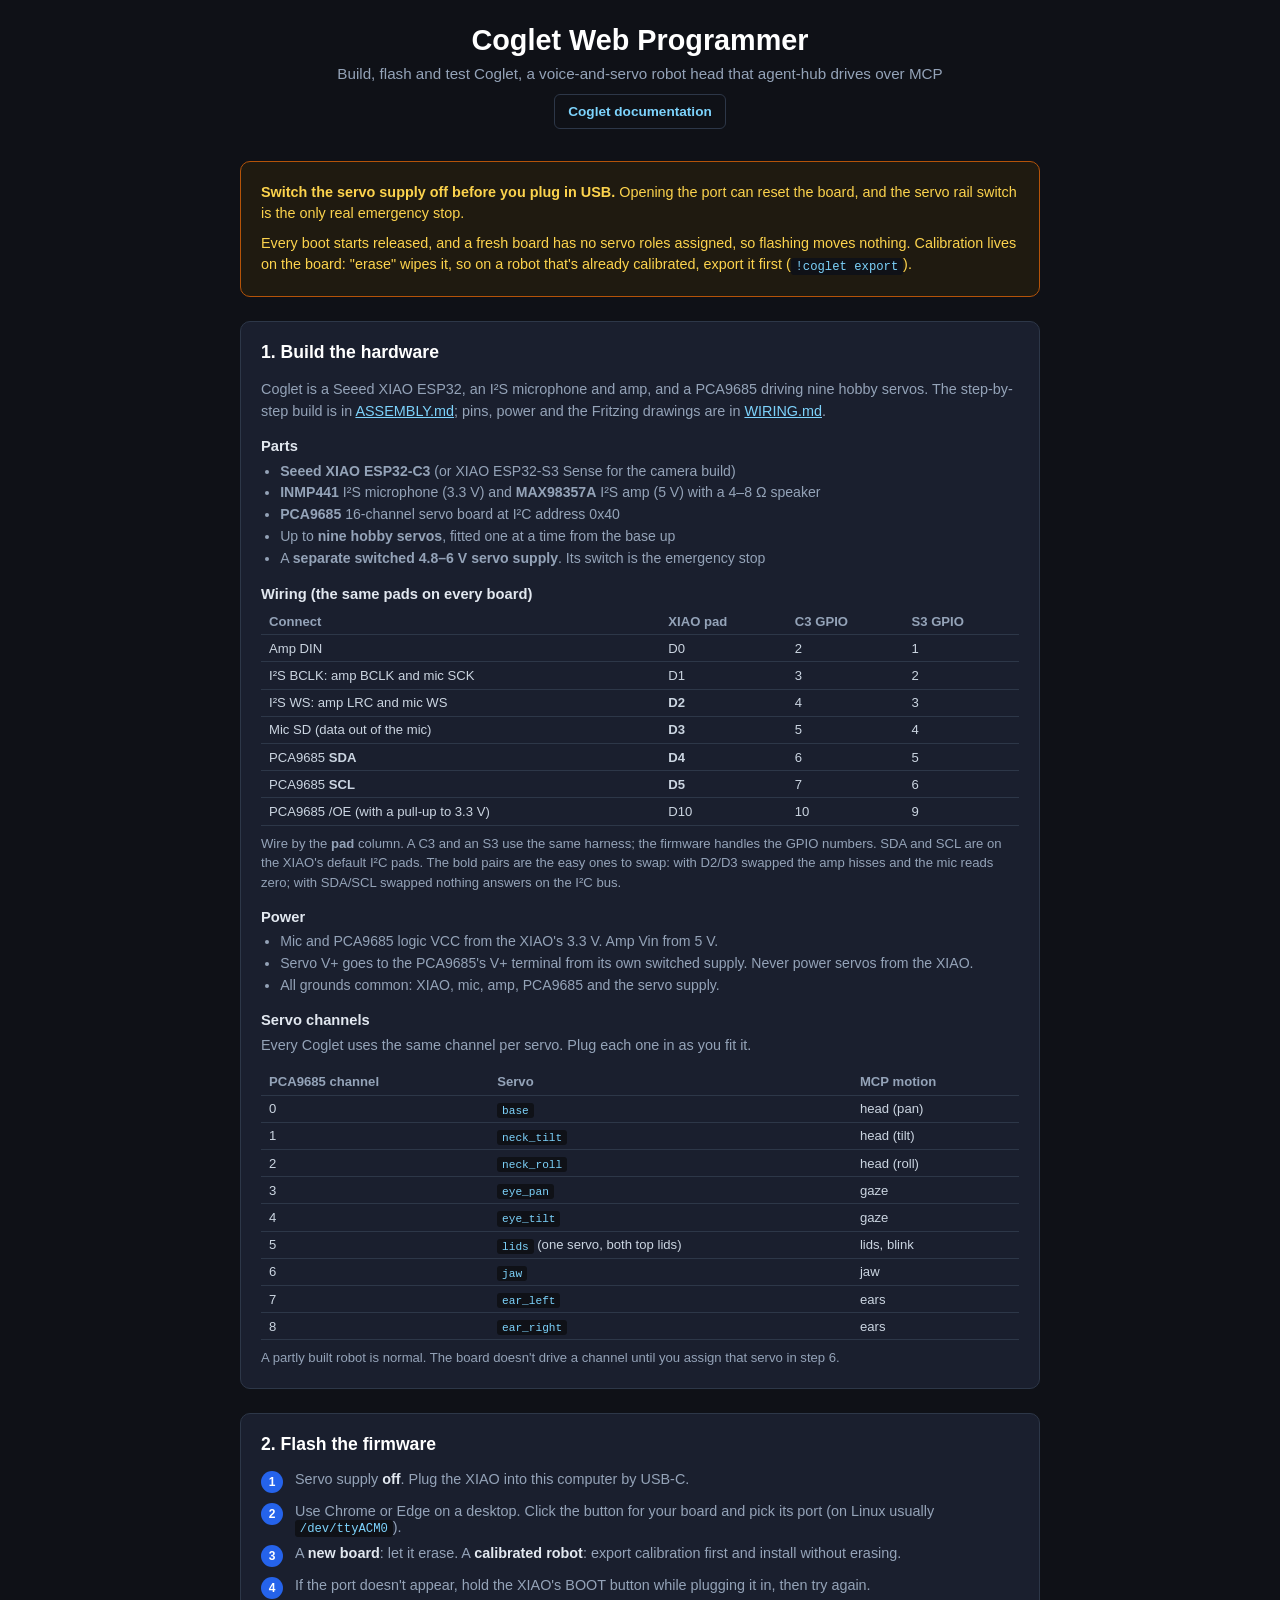
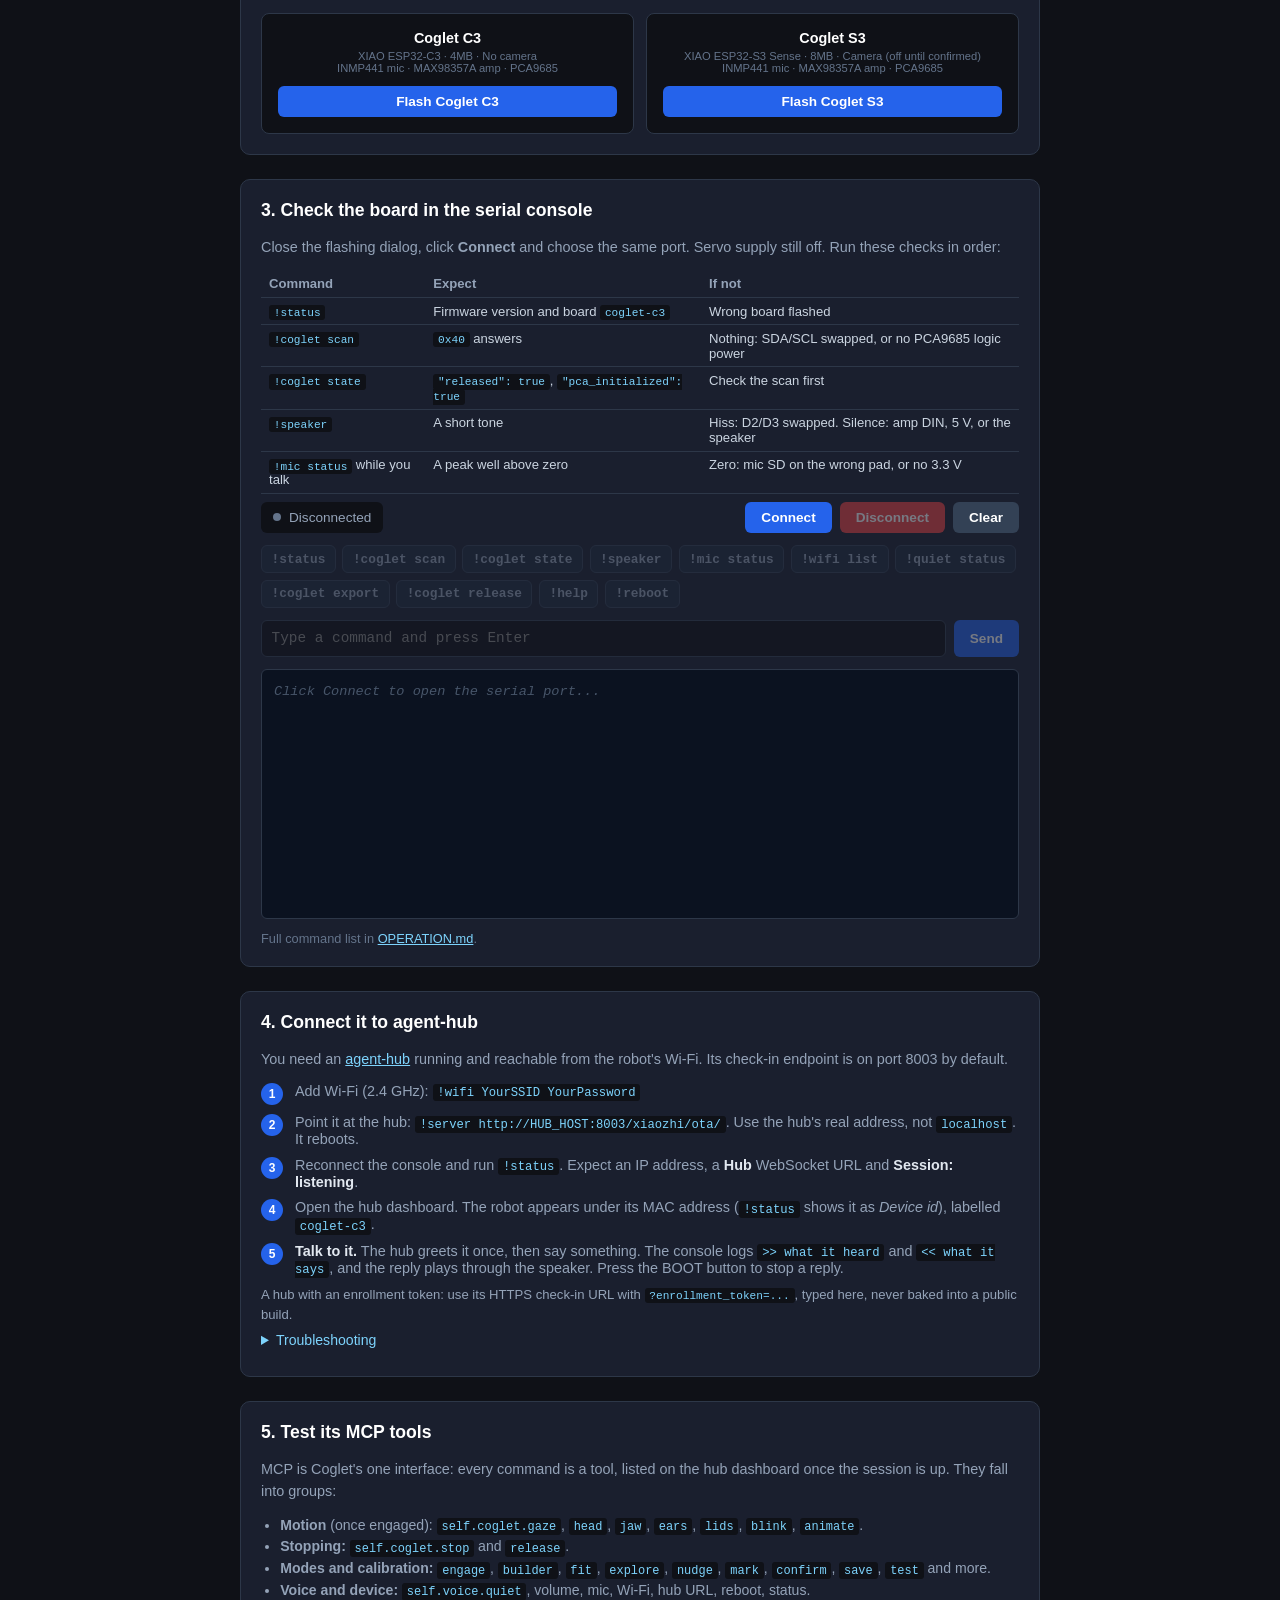
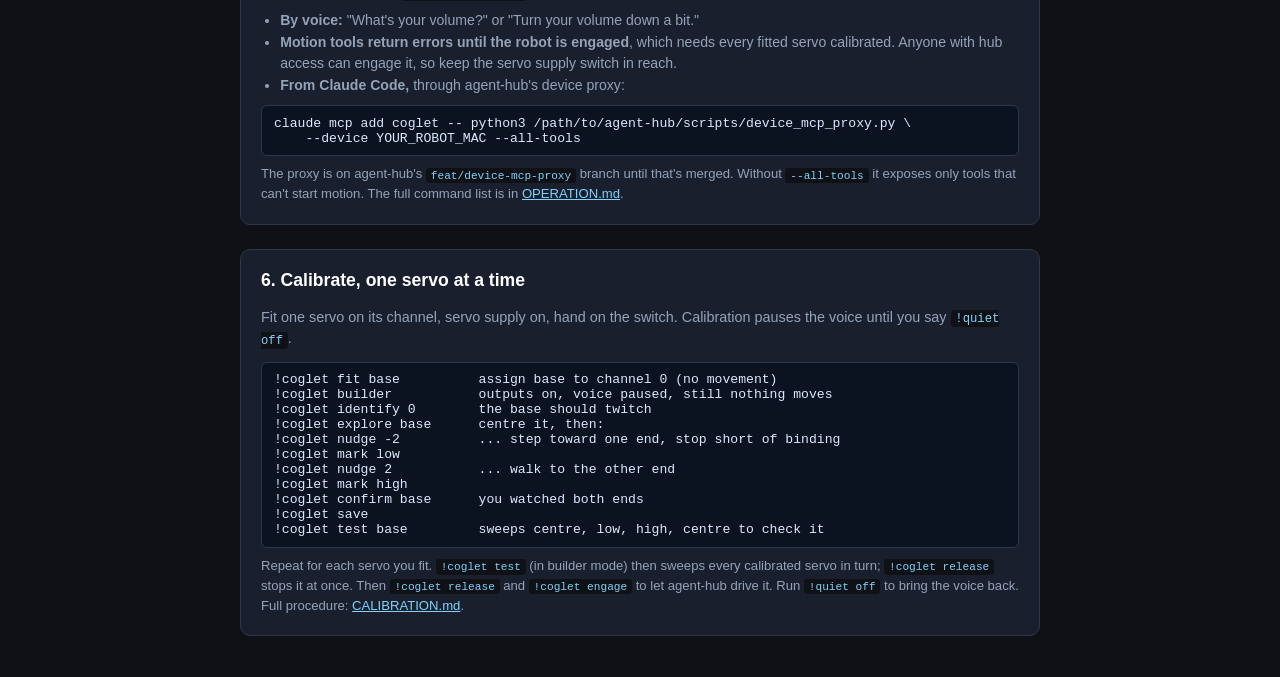
==== web-programmer/index.html @ 47758db5 "MCP as the one interface; all nine servos driven; Web Programmer; assembly guide - Every robot comma" ====
<!DOCTYPE html>
<html lang="en">
<head>
  <meta charset="UTF-8">
  <meta name="viewport" content="width=device-width, initial-scale=1.0">
  <title>Coglet Web Programmer</title>
  <link rel="icon" href="data:,">
  <script type="module" src="vendor/esp-web-tools.js"></script>
  <style>
    *, *::before, *::after { box-sizing: border-box; margin: 0; padding: 0; }

    body {
      font-family: -apple-system, BlinkMacSystemFont, "Segoe UI", Roboto, sans-serif;
      background: #0f1117;
      color: #e2e8f0;
      min-height: 100vh;
      padding: 1.5rem 1rem;
    }

    header {
      max-width: 800px;
      margin: 0 auto 2rem;
      text-align: center;
    }
    header h1 { font-size: 1.8rem; font-weight: 700; color: #fff; margin-bottom: .5rem; }
    header p  { color: #94a3b8; margin-top: .35rem; font-size: 0.95rem; }

    .section {
      max-width: 800px;
      margin: 0 auto 1.5rem;
      background: #1a1f2e;
      border: 1px solid #2d3748;
      border-radius: 10px;
      padding: 1.25rem;
    }

    .section-title {
      font-size: 1.1rem;
      font-weight: 600;
      color: #fff;
      margin-bottom: 1rem;
      display: flex;
      align-items: center;
      gap: 0.5rem;
    }

    /* Flash section */
    .boards {
      display: grid;
      grid-template-columns: repeat(auto-fit, minmax(180px, 1fr));
      gap: 0.75rem;
    }

    .board-card {
      background: #0f1117;
      border: 1px solid #2d3748;
      border-radius: 8px;
      padding: 1rem;
      text-align: center;
    }
    .board-card h3 { font-size: 0.9rem; color: #fff; margin-bottom: 0.25rem; }
    .board-card .specs { font-size: .7rem; color: #64748b; margin-bottom: 0.75rem; }
    .board-card .wiring-guide {
      display: block;
      margin-top: .6rem;
      font-size: .72rem;
      color: #7dd3fc;
      text-decoration: none;
    }
    .board-card .wiring-guide:hover { color: #bfdbfe; text-decoration: underline; }

    .flash-btn {
      width: 100%;
      padding: .5rem;
      background: #2563eb;
      color: #fff;
      border: none;
      border-radius: 6px;
      font-size: .85rem;
      font-weight: 600;
      cursor: pointer;
    }
    .flash-btn:hover { background: #1d4ed8; }

    /* Serial Console */
    .console-toolbar {
      display: flex;
      gap: 0.5rem;
      margin-bottom: 0.75rem;
      flex-wrap: wrap;
    }

    .status-box {
      display: flex;
      align-items: center;
      gap: 0.5rem;
      padding: 0.4rem 0.75rem;
      background: #0f1117;
      border-radius: 6px;
      font-size: 0.85rem;
      margin-right: auto;
    }

    .status-indicator {
      width: 8px;
      height: 8px;
      border-radius: 50%;
      background: #64748b;
    }
    .status-indicator.connecting { background: #f59e0b; }
    .status-indicator.connected { background: #22c55e; }
    .status-indicator.error { background: #ef4444; }

    .status-text { color: #94a3b8; }
    .status-text.connecting { color: #f59e0b; }
    .status-text.connected { color: #22c55e; }
    .status-text.error { color: #ef4444; }

    button {
      padding: 0.5rem 1rem;
      border: none;
      border-radius: 6px;
      font-size: 0.85rem;
      font-weight: 600;
      cursor: pointer;
      transition: opacity 0.2s;
    }
    button:hover:not(:disabled) { opacity: 0.9; }
    button:disabled {
      opacity: 0.4;
      cursor: not-allowed;
    }

    .btn-primary { background: #2563eb; color: #fff; }
    .btn-danger { background: #ef4444; color: #fff; }
    .btn-secondary { background: #334155; color: #fff; }

    .quick-btns {
      display: flex;
      gap: 0.4rem;
      margin-bottom: 0.75rem;
    }
    .quick-btn {
      padding: 0.35rem 0.6rem;
      background: #1e293b;
      border: 1px solid #334155;
      color: #94a3b8;
      font-family: monospace;
      font-size: 0.8rem;
    }
    .quick-btn:hover:not(:disabled) {
      background: #334155;
      color: #fff;
    }

    .input-row {
      display: flex;
      gap: 0.5rem;
      margin-bottom: 0.75rem;
    }
    #serial-input {
      flex: 1;
      padding: 0.6rem;
      background: #0f1117;
      border: 1px solid #2d3748;
      border-radius: 6px;
      color: #e2e8f0;
      font-family: monospace;
      font-size: 0.9rem;
    }
    #serial-input:focus { outline: none; border-color: #3b82f6; }
    #serial-input:disabled { opacity: 0.5; }

    #serial-output {
      min-height: 250px;
      max-height: 350px;
      overflow: auto;
      background: #0b1220;
      border: 1px solid #2d3748;
      border-radius: 6px;
      padding: 0.75rem;
      font-family: monospace;
      font-size: 0.85rem;
      line-height: 1.4;
      white-space: pre-wrap;
      color: #dbeafe;
    }

    .placeholder { color: #475569; font-style: italic; }
    .cmd-sent { color: #7dd3fc; }
    .cmd-error { color: #f87171; }
    .cmd-system { color: #64748b; }

    .help-text {
      margin-top: 0.75rem;
      font-size: 0.8rem;
      color: #64748b;
    }
    .help-text code {
      background: #0f1117;
      padding: 0.1rem 0.3rem;
      border-radius: 3px;
      color: #7dd3fc;
    }

    .docs-link {
      display: inline-flex;
      align-items: center;
      justify-content: center;
      margin-top: .75rem;
      padding: .55rem .8rem;
      background: #0f1117;
      border: 1px solid #2d3748;
      border-radius: 6px;
      color: #7dd3fc;
      text-decoration: none;
      font-size: .85rem;
      font-weight: 600;
    }
    .docs-link:hover {
      border-color: #3b82f6;
      color: #bfdbfe;
    }

    /* Setup guide */
    .steps {
      display: flex;
      flex-direction: column;
      gap: 0.6rem;
    }
    .step {
      display: flex;
      gap: 0.75rem;
      align-items: flex-start;
      font-size: 0.9rem;
      color: #94a3b8;
    }
    .step-num {
      width: 22px;
      height: 22px;
      background: #2563eb;
      color: #fff;
      border-radius: 50%;
      display: flex;
      align-items: center;
      justify-content: center;
      font-size: 0.75rem;
      font-weight: 600;
      flex-shrink: 0;
    }
    .step strong { color: #e2e8f0; }
    .step code {
      background: #0f1117;
      padding: 0.1rem 0.3rem;
      border-radius: 3px;
      color: #7dd3fc;
      font-size: 0.85em;
    }

    .quick-btns { flex-wrap: wrap; }
    .warning { border-color: #b45309; background: #1f1a10; }
    .warning p { color: #fcd34d; font-size: .9rem; line-height: 1.5; }
    .warning p + p { margin-top: .5rem; }
    .section p.lead { color: #94a3b8; font-size: .9rem; line-height: 1.5; margin-bottom: .75rem; }
    .section a { color: #7dd3fc; }
    .unsupported { color: #f87171; font-size: 0.8rem; margin-top: 0.5rem; }

    /* Walkthrough */
    .section h4 { color: #e2e8f0; font-size: .92rem; margin: 1rem 0 .4rem; }
    .section ul { margin: .25rem 0 .5rem 1.2rem; color: #94a3b8; font-size: .88rem; line-height: 1.55; }
    .section li code, .section p code, td code {
      background: #0f1117; padding: .1rem .3rem; border-radius: 3px; color: #7dd3fc; font-size: .85em;
    }
    .table-wrap { overflow-x: auto; margin: .25rem 0 .5rem; }
    table { width: 100%; border-collapse: collapse; font-size: .82rem; }
    th, td { text-align: left; padding: .35rem .5rem; border-bottom: 1px solid #2d3748; color: #cbd5e1; vertical-align: top; }
    th { color: #94a3b8; font-weight: 600; }
    details { margin: .5rem 0; }
    summary { cursor: pointer; color: #7dd3fc; font-size: .88rem; }
    .check { color: #86efac; }
    .note { font-size: .82rem; color: #94a3b8; margin-top: .5rem; line-height: 1.5; }
    pre.cmds {
      background: #0b1220; border: 1px solid #2d3748; border-radius: 6px; padding: .6rem .75rem;
      font-family: monospace; font-size: .82rem; color: #dbeafe; overflow-x: auto; margin: .35rem 0 .5rem;
    }
  </style>
</head>
<body>

<header>
  <h1>Coglet Web Programmer</h1>
  <p>Build, flash and test Coglet, a voice-and-servo robot head that agent-hub drives over MCP</p>
  <a class="docs-link" href="https://github.com/ricklon/coglet#readme">Coglet documentation</a>
</header>

<div class="section warning">
  <p><strong>Switch the servo supply off before you plug in USB.</strong> Opening the port can
  reset the board, and the servo rail switch is the only real emergency stop.</p>
  <p>Every boot starts released, and a fresh board has no servo roles assigned, so flashing
  moves nothing. Calibration lives on the board: "erase" wipes it, so on a robot that's
  already calibrated, export it first (<code>!coglet export</code>).</p>
</div>

<!-- 1. HARDWARE -->
<div class="section">
  <div class="section-title">1. Build the hardware</div>
  <p class="lead">Coglet is a Seeed XIAO ESP32, an I²S microphone and amp, and a PCA9685 driving nine
  hobby servos. The step-by-step build is in
  <a href="https://github.com/ricklon/coglet/blob/main/docs/ASSEMBLY.md">ASSEMBLY.md</a>; pins, power and the
  Fritzing drawings are in <a href="https://github.com/ricklon/coglet/blob/main/hardware/WIRING.md">WIRING.md</a>.</p>

  <h4>Parts</h4>
  <ul>
    <li><strong>Seeed XIAO ESP32-C3</strong> (or XIAO ESP32-S3 Sense for the camera build)</li>
    <li><strong>INMP441</strong> I²S microphone (3.3 V) and <strong>MAX98357A</strong> I²S amp (5 V) with a 4–8 Ω speaker</li>
    <li><strong>PCA9685</strong> 16-channel servo board at I²C address 0x40</li>
    <li>Up to <strong>nine hobby servos</strong>, fitted one at a time from the base up</li>
    <li>A <strong>separate switched 4.8–6 V servo supply</strong>. Its switch is the emergency stop</li>
  </ul>

  <h4>Wiring (the same pads on every board)</h4>
  <div class="table-wrap"><table>
    <tr><th>Connect</th><th>XIAO pad</th><th>C3 GPIO</th><th>S3 GPIO</th></tr>
    <tr><td>Amp DIN</td><td>D0</td><td>2</td><td>1</td></tr>
    <tr><td>I²S BCLK: amp BCLK and mic SCK</td><td>D1</td><td>3</td><td>2</td></tr>
    <tr><td>I²S WS: amp LRC and mic WS</td><td><strong>D2</strong></td><td>4</td><td>3</td></tr>
    <tr><td>Mic SD (data out of the mic)</td><td><strong>D3</strong></td><td>5</td><td>4</td></tr>
    <tr><td>PCA9685 <strong>SDA</strong></td><td><strong>D4</strong></td><td>6</td><td>5</td></tr>
    <tr><td>PCA9685 <strong>SCL</strong></td><td><strong>D5</strong></td><td>7</td><td>6</td></tr>
    <tr><td>PCA9685 /OE (with a pull-up to 3.3 V)</td><td>D10</td><td>10</td><td>9</td></tr>
  </table></div>
  <p class="note">Wire by the <strong>pad</strong> column. A C3 and an S3 use the same harness; the firmware
  handles the GPIO numbers. SDA and SCL are on the XIAO's default I²C pads. The bold pairs are the easy
  ones to swap: with D2/D3 swapped the amp hisses and the mic reads zero; with SDA/SCL swapped nothing
  answers on the I²C bus.</p>

  <h4>Power</h4>
  <ul>
    <li>Mic and PCA9685 logic VCC from the XIAO's 3.3 V. Amp Vin from 5 V.</li>
    <li>Servo V+ goes to the PCA9685's V+ terminal from its own switched supply. Never power
      servos from the XIAO.</li>
    <li>All grounds common: XIAO, mic, amp, PCA9685 and the servo supply.</li>
  </ul>

  <h4>Servo channels</h4>
  <p class="lead">Every Coglet uses the same channel per servo. Plug each one in as you fit it.</p>
  <div class="table-wrap"><table>
    <tr><th>PCA9685 channel</th><th>Servo</th><th>MCP motion</th></tr>
    <tr><td>0</td><td><code>base</code></td><td>head (pan)</td></tr>
    <tr><td>1</td><td><code>neck_tilt</code></td><td>head (tilt)</td></tr>
    <tr><td>2</td><td><code>neck_roll</code></td><td>head (roll)</td></tr>
    <tr><td>3</td><td><code>eye_pan</code></td><td>gaze</td></tr>
    <tr><td>4</td><td><code>eye_tilt</code></td><td>gaze</td></tr>
    <tr><td>5</td><td><code>lids</code> (one servo, both top lids)</td><td>lids, blink</td></tr>
    <tr><td>6</td><td><code>jaw</code></td><td>jaw</td></tr>
    <tr><td>7</td><td><code>ear_left</code></td><td>ears</td></tr>
    <tr><td>8</td><td><code>ear_right</code></td><td>ears</td></tr>
  </table></div>
  <p class="note">A partly built robot is normal. The board doesn't drive a channel until you
  assign that servo in step 6.</p>
</div>

<!-- 2. FLASH -->
<div class="section">
  <div class="section-title">2. Flash the firmware</div>
  <div class="steps">
    <div class="step"><span class="step-num">1</span><div>Servo supply <strong>off</strong>. Plug the XIAO into this computer by USB-C.</div></div>
    <div class="step"><span class="step-num">2</span><div>Use Chrome or Edge on a desktop. Click the button for your board and pick its port
      (on Linux usually <code>/dev/ttyACM0</code>).</div></div>
    <div class="step"><span class="step-num">3</span><div>A <strong>new board</strong>: let it erase. A <strong>calibrated robot</strong>:
      export calibration first and install without erasing.</div></div>
    <div class="step"><span class="step-num">4</span><div>If the port doesn't appear, hold the XIAO's BOOT button while plugging it in, then try again.</div></div>
  </div>
  <div class="boards" style="margin-top: .9rem">
    <div class="board-card">
      <h3>Coglet C3</h3>
      <div class="specs">XIAO ESP32-C3 · 4MB · No camera<br>INMP441 mic · MAX98357A amp · PCA9685</div>
      <esp-web-install-button manifest="manifest-coglet-c3.json">
        <button slot="activate" class="flash-btn">Flash Coglet C3</button>
        <span slot="unsupported" class="unsupported">This browser has no Web Serial. Use Chrome or Edge.</span>
      </esp-web-install-button>
    </div>
    <div class="board-card">
      <h3>Coglet S3</h3>
      <div class="specs">XIAO ESP32-S3 Sense · 8MB · Camera (off until confirmed)<br>INMP441 mic · MAX98357A amp · PCA9685</div>
      <esp-web-install-button manifest="manifest-coglet.json">
        <button slot="activate" class="flash-btn">Flash Coglet S3</button>
        <span slot="unsupported" class="unsupported">This browser has no Web Serial. Use Chrome or Edge.</span>
      </esp-web-install-button>
    </div>
  </div>
</div>

<!-- 3. CONSOLE + BENCH CHECKS -->
<div class="section">
  <div class="section-title">3. Check the board in the serial console</div>
  <p class="lead">Close the flashing dialog, click <strong>Connect</strong> and choose the same port.
  Servo supply still off. Run these checks in order:</p>
  <div class="table-wrap"><table>
    <tr><th>Command</th><th>Expect</th><th>If not</th></tr>
    <tr><td><code>!status</code></td><td>Firmware version and board <code>coglet-c3</code></td><td>Wrong board flashed</td></tr>
    <tr><td><code>!coglet scan</code></td><td><code>0x40</code> answers</td><td>Nothing: SDA/SCL swapped, or no PCA9685 logic power</td></tr>
    <tr><td><code>!coglet state</code></td><td><code>"released": true</code>, <code>"pca_initialized": true</code></td><td>Check the scan first</td></tr>
    <tr><td><code>!speaker</code></td><td>A short tone</td><td>Hiss: D2/D3 swapped. Silence: amp DIN, 5 V, or the speaker</td></tr>
    <tr><td><code>!mic status</code> while you talk</td><td>A peak well above zero</td><td>Zero: mic SD on the wrong pad, or no 3.3 V</td></tr>
  </table></div>

  <div class="console-toolbar">
    <div class="status-box">
      <span id="status-dot" class="status-indicator"></span>
      <span id="status-text" class="status-text">Disconnected</span>
    </div>
    <button id="btn-connect" class="btn-primary">Connect</button>
    <button id="btn-disconnect" class="btn-danger" disabled>Disconnect</button>
    <button id="btn-clear" class="btn-secondary" disabled>Clear</button>
  </div>

  <div class="quick-btns">
    <button class="quick-btn" data-cmd="!status" disabled>!status</button>
    <button class="quick-btn" data-cmd="!coglet scan" disabled>!coglet scan</button>
    <button class="quick-btn" data-cmd="!coglet state" disabled>!coglet state</button>
    <button class="quick-btn" data-cmd="!speaker" disabled>!speaker</button>
    <button class="quick-btn" data-cmd="!mic status" disabled>!mic status</button>
    <button class="quick-btn" data-cmd="!wifi list" disabled>!wifi list</button>
    <button class="quick-btn" data-cmd="!quiet status" disabled>!quiet status</button>
    <button class="quick-btn" data-cmd="!coglet export" disabled>!coglet export</button>
    <button class="quick-btn" data-cmd="!coglet release" disabled>!coglet release</button>
    <button class="quick-btn" data-cmd="!help" disabled>!help</button>
    <button class="quick-btn" data-cmd="!reboot" disabled>!reboot</button>
  </div>

  <div class="input-row">
    <input id="serial-input" type="text" placeholder="Type a command and press Enter" disabled>
    <button id="btn-send" class="btn-primary" disabled>Send</button>
  </div>

  <pre id="serial-output"><span class="placeholder">Click Connect to open the serial port...</span></pre>

  <div class="help-text">
    Full command list in <a href="https://github.com/ricklon/coglet/blob/main/docs/OPERATION.md">OPERATION.md</a>.
  </div>
</div>

<!-- 4. AGENT-HUB -->
<div class="section">
  <div class="section-title">4. Connect it to agent-hub</div>
  <p class="lead">You need an <a href="https://github.com/ricklon/agent-hub">agent-hub</a> running and
  reachable from the robot's Wi-Fi. Its check-in endpoint is on port 8003 by default.</p>
  <div class="steps">
    <div class="step"><span class="step-num">1</span><div>Add Wi-Fi (2.4 GHz): <code>!wifi YourSSID YourPassword</code></div></div>
    <div class="step"><span class="step-num">2</span><div>Point it at the hub: <code>!server http://HUB_HOST:8003/xiaozhi/ota/</code>.
      Use the hub's real address, not <code>localhost</code>. It reboots.</div></div>
    <div class="step"><span class="step-num">3</span><div>Reconnect the console and run <code>!status</code>. Expect an IP address, a
      <strong>Hub</strong> WebSocket URL and <strong>Session: listening</strong>.</div></div>
    <div class="step"><span class="step-num">4</span><div>Open the hub dashboard. The robot appears under its MAC address
      (<code>!status</code> shows it as <em>Device id</em>), labelled <code>coglet-c3</code>.</div></div>
    <div class="step"><span class="step-num">5</span><div><strong>Talk to it.</strong> The hub greets it once, then say something.
      The console logs <code>&gt;&gt; what it heard</code> and <code>&lt;&lt; what it says</code>, and the reply plays
      through the speaker. Press the BOOT button to stop a reply.</div></div>
  </div>
  <p class="note">A hub with an enrollment token: use its HTTPS check-in URL with
  <code>?enrollment_token=...</code>, typed here, never baked into a public build.</p>

  <details>
    <summary>Troubleshooting</summary>
    <div class="table-wrap"><table>
      <tr><th>Symptom</th><th>Check</th></tr>
      <tr><td>No IP in <code>!status</code></td><td><code>!wifi list</code>; 2.4 GHz network; password. Re-add with <code>!wifi</code></td></tr>
      <tr><td>"Check-in ... failed: HTTP -1"</td><td>Hub address or port wrong, or a firewall. From a computer on the same Wi-Fi: <code>curl http://HUB_HOST:8003/xiaozhi/ota/</code></td></tr>
      <tr><td>HTTP 401 at check-in</td><td>The hub wants an enrollment token in the URL</td></tr>
      <tr><td>Session stuck on <em>connecting</em></td><td>The hub's WebSocket URL (shown by <code>!status</code>) must be reachable from the robot</td></tr>
      <tr><td>It hears nothing</td><td><code>!mic status</code> while talking; <code>!quiet status</code> must be off</td></tr>
      <tr><td>No sound from replies</td><td><code>!speaker</code>, then <code>!speaker vol 70</code></td></tr>
    </table></div>
  </details>
</div>

<!-- 5. TOOLS -->
<div class="section">
  <div class="section-title">5. Test its MCP tools</div>
  <p class="lead">MCP is Coglet's one interface: every command is a tool, listed on the hub dashboard once the
  session is up. They fall into groups:</p>
  <ul>
    <li><strong>Motion</strong> (once engaged): <code>self.coglet.gaze</code>, <code>head</code>, <code>jaw</code>,
      <code>ears</code>, <code>lids</code>, <code>blink</code>, <code>animate</code>.</li>
    <li><strong>Stopping:</strong> <code>self.coglet.stop</code> and <code>release</code>.</li>
    <li><strong>Modes and calibration:</strong> <code>engage</code>, <code>builder</code>, <code>fit</code>,
      <code>explore</code>, <code>nudge</code>, <code>mark</code>, <code>confirm</code>, <code>save</code>,
      <code>test</code> and more.</li>
    <li><strong>Voice and device:</strong> <code>self.voice.quiet</code>, volume, mic, Wi-Fi, hub URL, reboot,
      status.</li>
  </ul>
  <ul>
    <li><strong>By voice:</strong> "What's your volume?" or "Turn your volume down a bit."</li>
    <li><strong>Motion tools return errors until the robot is engaged</strong>, which needs every fitted servo
      calibrated. Anyone with hub access can engage it, so keep the servo supply switch in reach.</li>
    <li><strong>From Claude Code,</strong> through agent-hub's device proxy:</li>
  </ul>
  <pre class="cmds">claude mcp add coglet -- python3 /path/to/agent-hub/scripts/device_mcp_proxy.py \
    --device YOUR_ROBOT_MAC --all-tools</pre>
  <p class="note">The proxy is on agent-hub's <code>feat/device-mcp-proxy</code> branch until that's merged.
  Without <code>--all-tools</code> it exposes only tools that can't start motion. The full command list is in
  <a href="https://github.com/ricklon/coglet/blob/main/docs/OPERATION.md#robot-commands">OPERATION.md</a>.</p>
</div>

<!-- 6. CALIBRATE -->
<div class="section">
  <div class="section-title">6. Calibrate, one servo at a time</div>
  <p class="lead">Fit one servo on its channel, servo supply on, hand on the switch. Calibration pauses the
  voice until you say <code>!quiet off</code>.</p>
  <pre class="cmds">!coglet fit base          assign base to channel 0 (no movement)
!coglet builder           outputs on, voice paused, still nothing moves
!coglet identify 0        the base should twitch
!coglet explore base      centre it, then:
!coglet nudge -2          ... step toward one end, stop short of binding
!coglet mark low
!coglet nudge 2           ... walk to the other end
!coglet mark high
!coglet confirm base      you watched both ends
!coglet save
!coglet test base         sweeps centre, low, high, centre to check it</pre>
  <p class="note">Repeat for each servo you fit. <code>!coglet test</code> (in builder mode) then sweeps every
  calibrated servo in turn; <code>!coglet release</code> stops it at once. Then <code>!coglet release</code> and
  <code>!coglet engage</code> to let agent-hub drive it. Run <code>!quiet off</code> to bring the voice back.
  Full procedure: <a href="https://github.com/ricklon/coglet/blob/main/docs/CALIBRATION.md">CALIBRATION.md</a>.</p>
</div>

<script src="serial-console.js"></script>

</body>
</html>
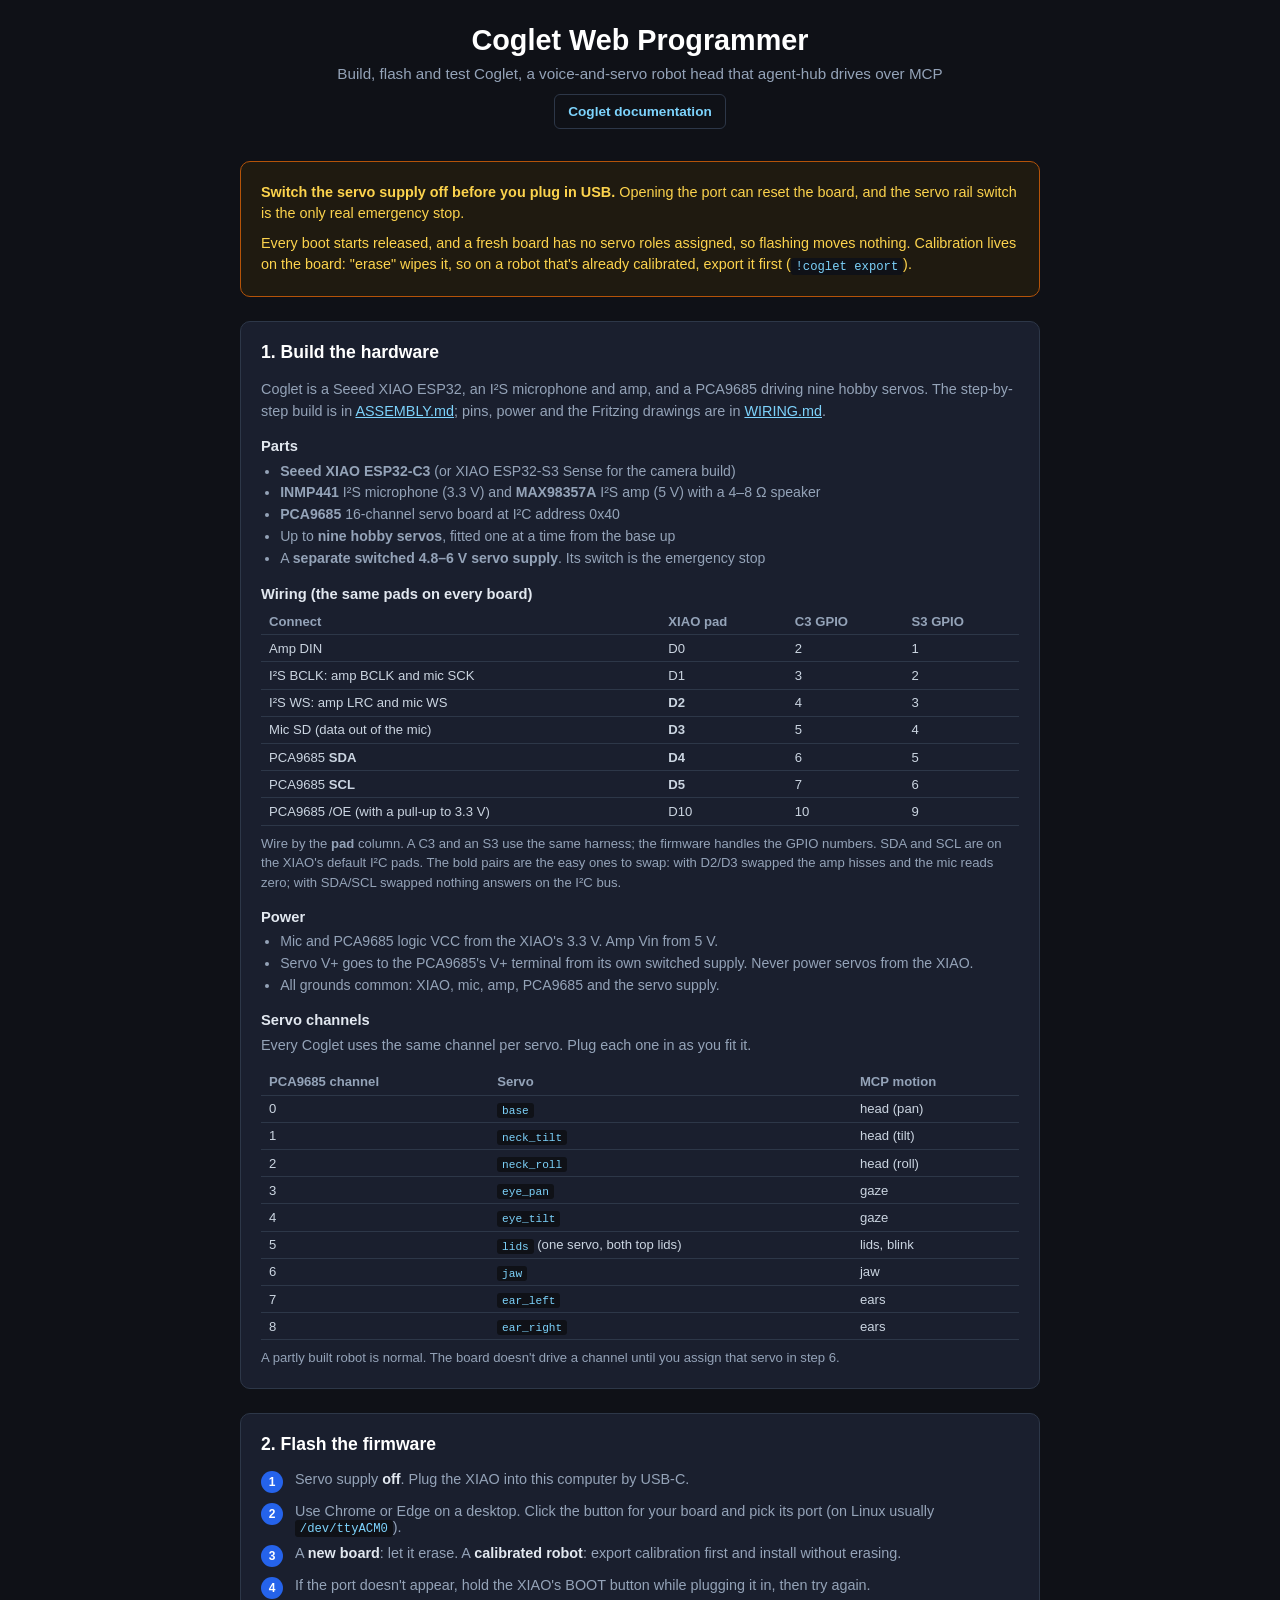
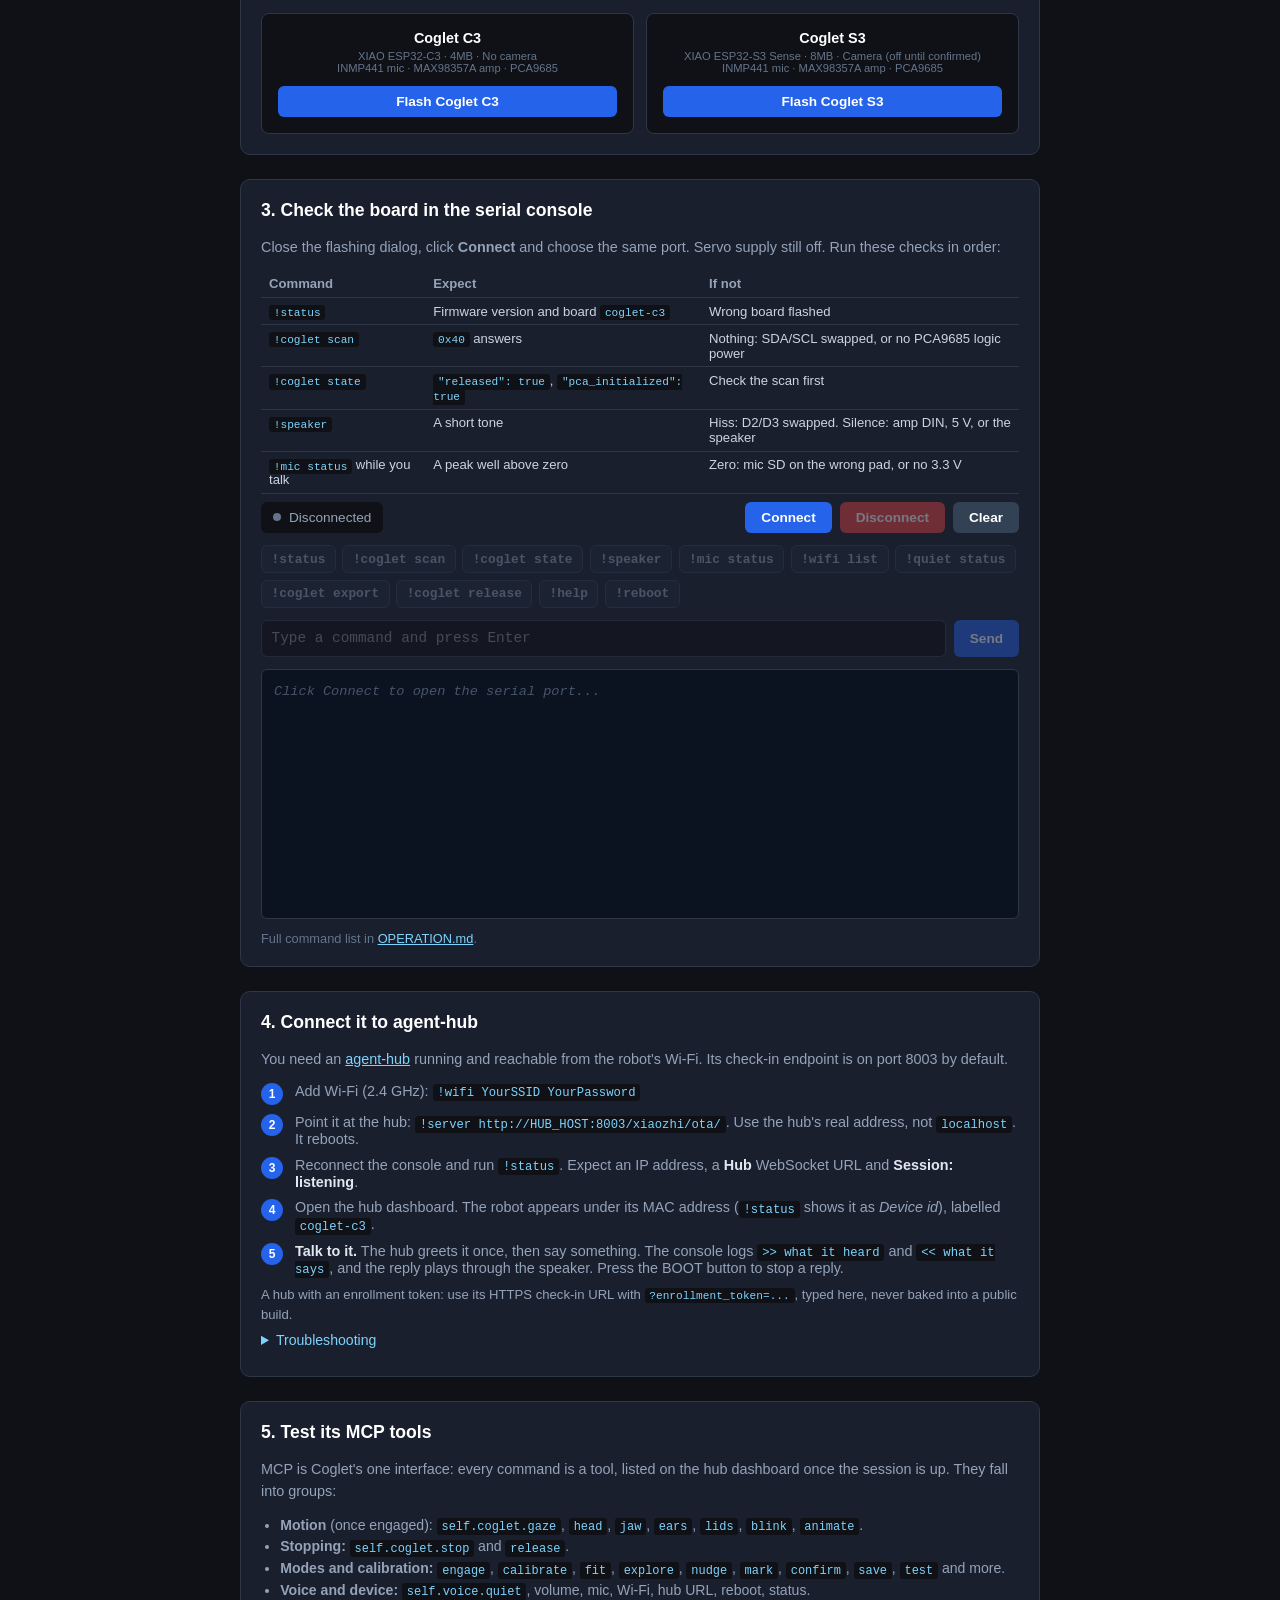
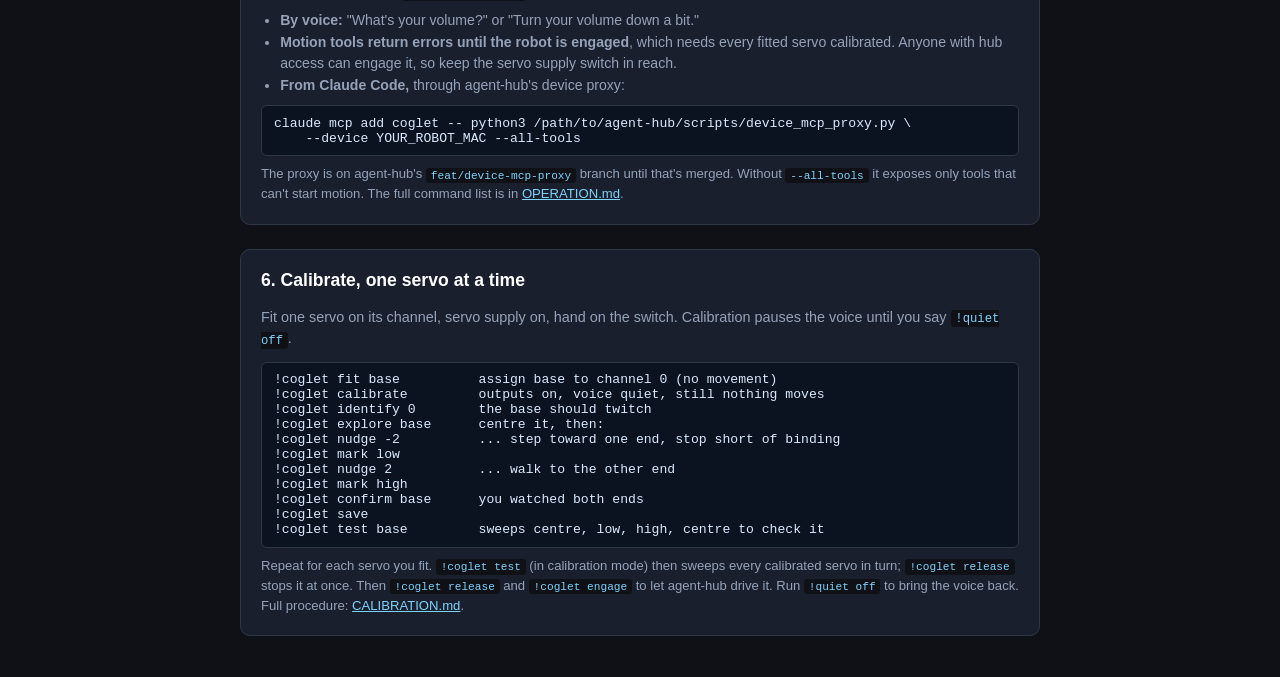
==== commit 1427c33c: "Builder mode is calibration mode, and it keeps the MCP session The mode that turns servo outputs on " ====
--- a/web-programmer/index.html
+++ b/web-programmer/index.html
@@ -484,7 +484,7 @@
     <li><strong>Motion</strong> (once engaged): <code>self.coglet.gaze</code>, <code>head</code>, <code>jaw</code>,
       <code>ears</code>, <code>lids</code>, <code>blink</code>, <code>animate</code>.</li>
     <li><strong>Stopping:</strong> <code>self.coglet.stop</code> and <code>release</code>.</li>
-    <li><strong>Modes and calibration:</strong> <code>engage</code>, <code>builder</code>, <code>fit</code>,
+    <li><strong>Modes and calibration:</strong> <code>engage</code>, <code>calibrate</code>, <code>fit</code>,
       <code>explore</code>, <code>nudge</code>, <code>mark</code>, <code>confirm</code>, <code>save</code>,
       <code>test</code> and more.</li>
     <li><strong>Voice and device:</strong> <code>self.voice.quiet</code>, volume, mic, Wi-Fi, hub URL, reboot,
@@ -509,7 +509,7 @@
   <p class="lead">Fit one servo on its channel, servo supply on, hand on the switch. Calibration pauses the
   voice until you say <code>!quiet off</code>.</p>
   <pre class="cmds">!coglet fit base          assign base to channel 0 (no movement)
-!coglet builder           outputs on, voice paused, still nothing moves
+!coglet calibrate         outputs on, voice quiet, still nothing moves
 !coglet identify 0        the base should twitch
 !coglet explore base      centre it, then:
 !coglet nudge -2          ... step toward one end, stop short of binding
@@ -519,7 +519,7 @@
 !coglet confirm base      you watched both ends
 !coglet save
 !coglet test base         sweeps centre, low, high, centre to check it</pre>
-  <p class="note">Repeat for each servo you fit. <code>!coglet test</code> (in builder mode) then sweeps every
+  <p class="note">Repeat for each servo you fit. <code>!coglet test</code> (in calibration mode) then sweeps every
   calibrated servo in turn; <code>!coglet release</code> stops it at once. Then <code>!coglet release</code> and
   <code>!coglet engage</code> to let agent-hub drive it. Run <code>!quiet off</code> to bring the voice back.
   Full procedure: <a href="https://github.com/ricklon/coglet/blob/main/docs/CALIBRATION.md">CALIBRATION.md</a>.</p>
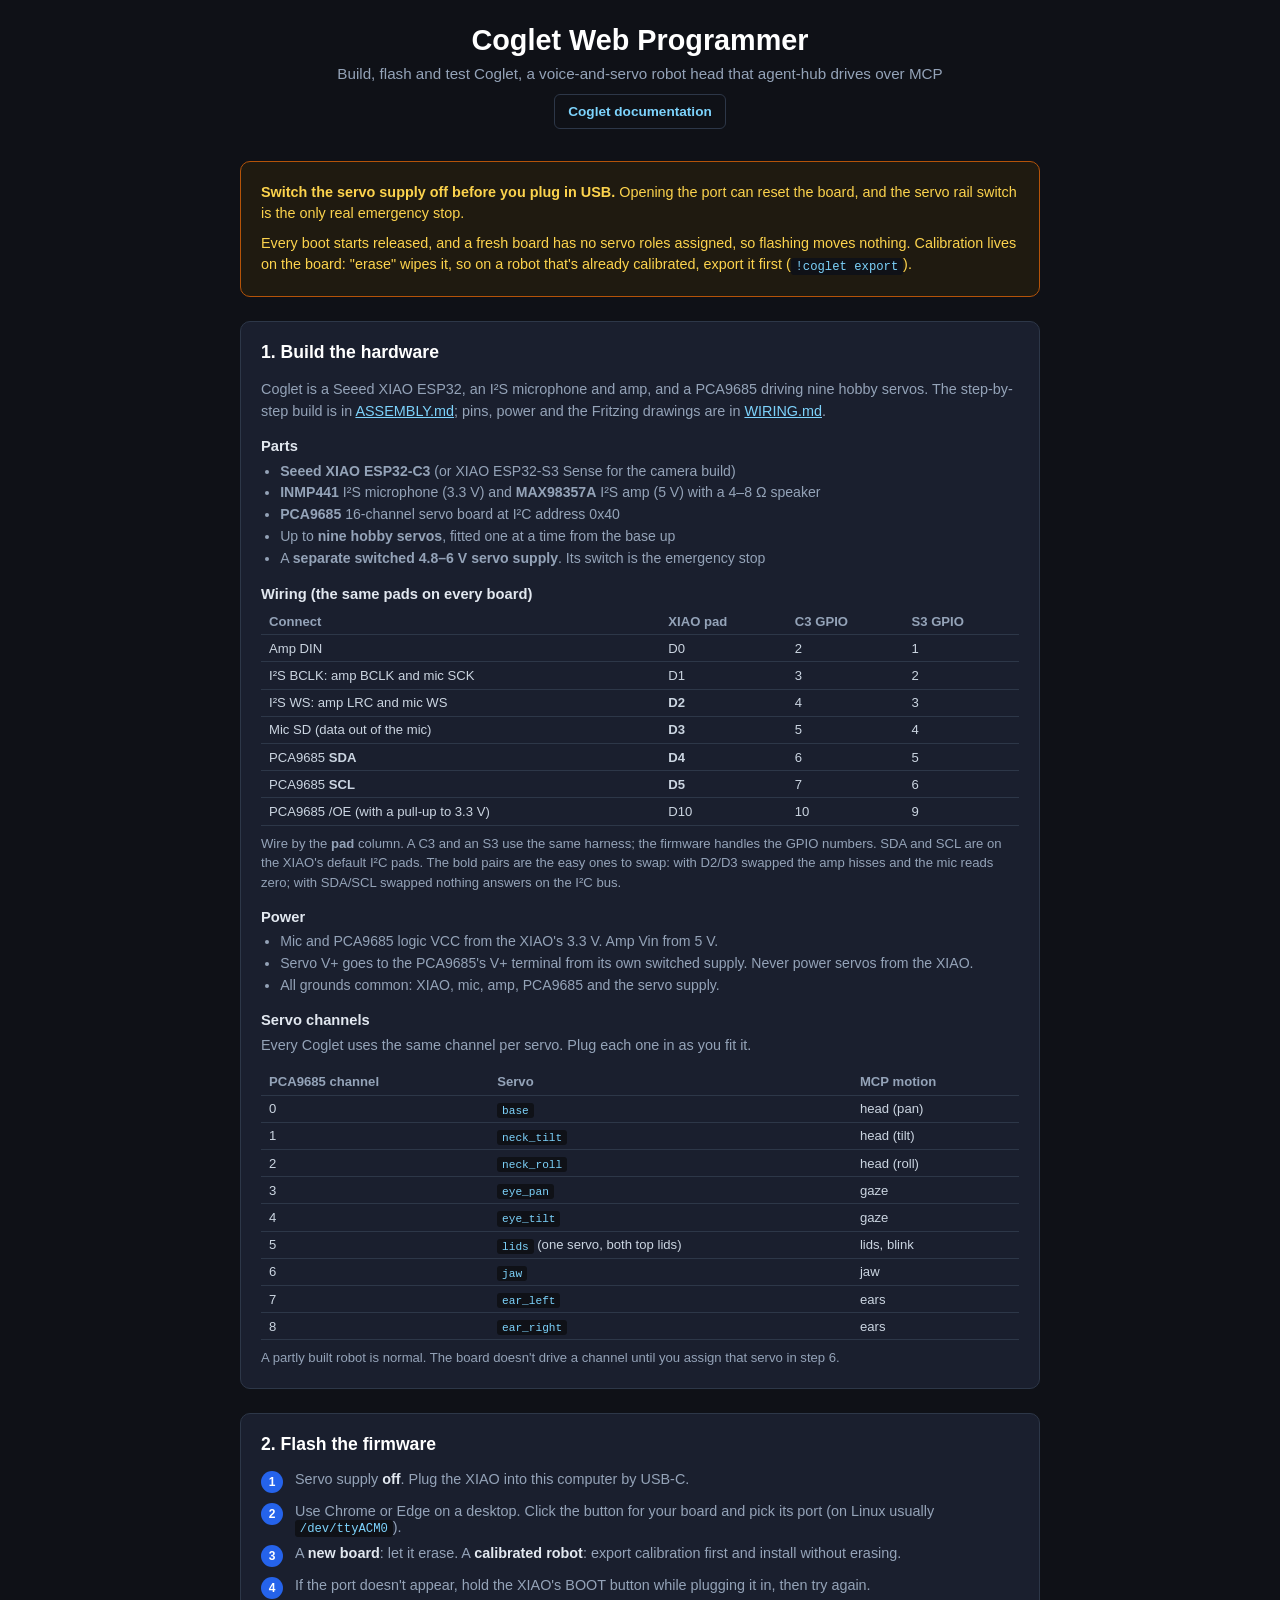
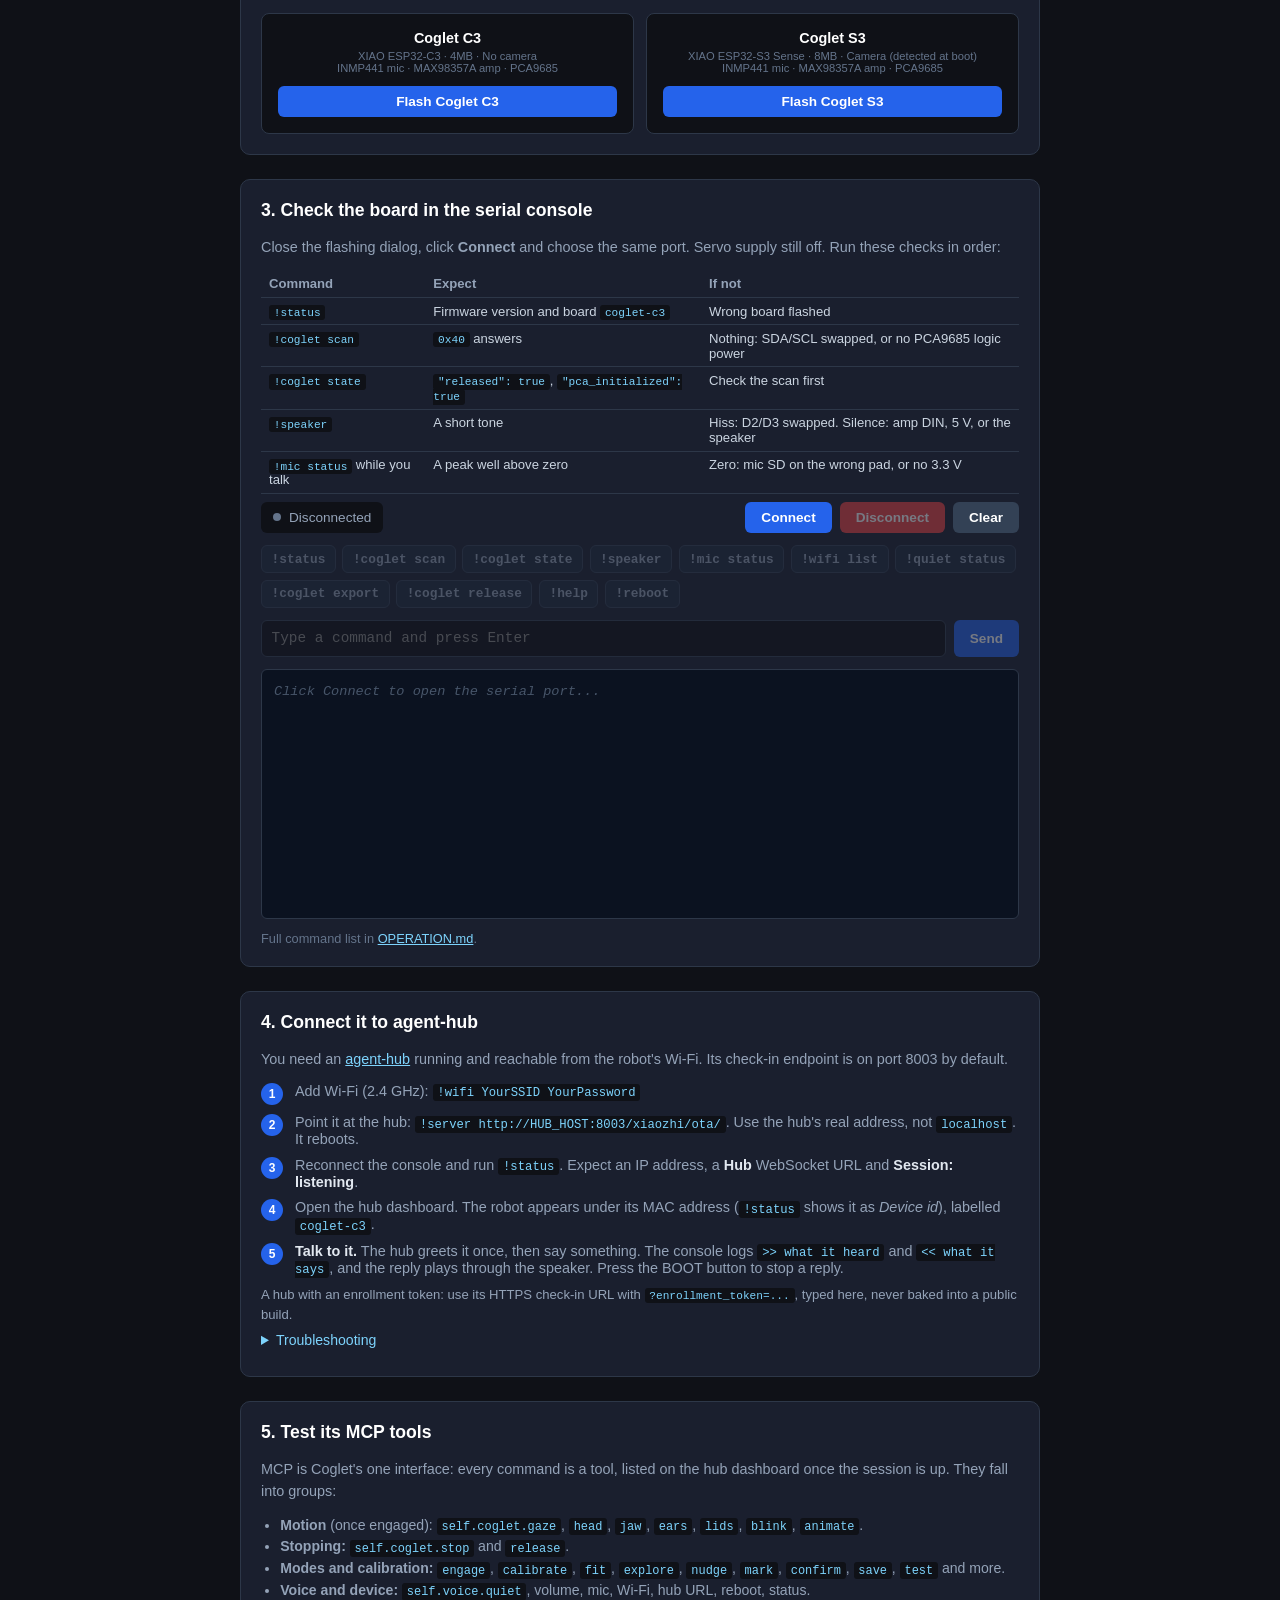
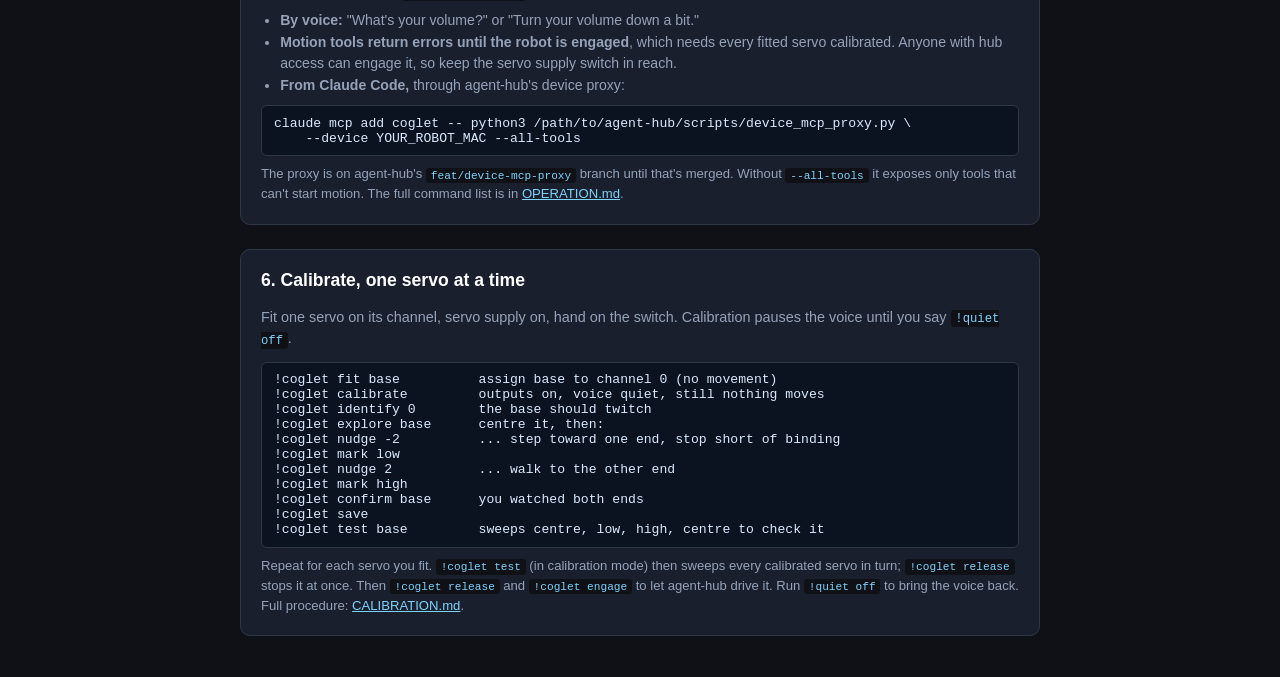
==== commit 046453bf: "S3: camera detected at boot, wake word with the session open, full MCP tools Fork bump (4e05235):  -" ====
--- a/web-programmer/index.html
+++ b/web-programmer/index.html
@@ -382,7 +382,7 @@
     </div>
     <div class="board-card">
       <h3>Coglet S3</h3>
-      <div class="specs">XIAO ESP32-S3 Sense · 8MB · Camera (off until confirmed)<br>INMP441 mic · MAX98357A amp · PCA9685</div>
+      <div class="specs">XIAO ESP32-S3 Sense · 8MB · Camera (detected at boot)<br>INMP441 mic · MAX98357A amp · PCA9685</div>
       <esp-web-install-button manifest="manifest-coglet.json">
         <button slot="activate" class="flash-btn">Flash Coglet S3</button>
         <span slot="unsupported" class="unsupported">This browser has no Web Serial. Use Chrome or Edge.</span>
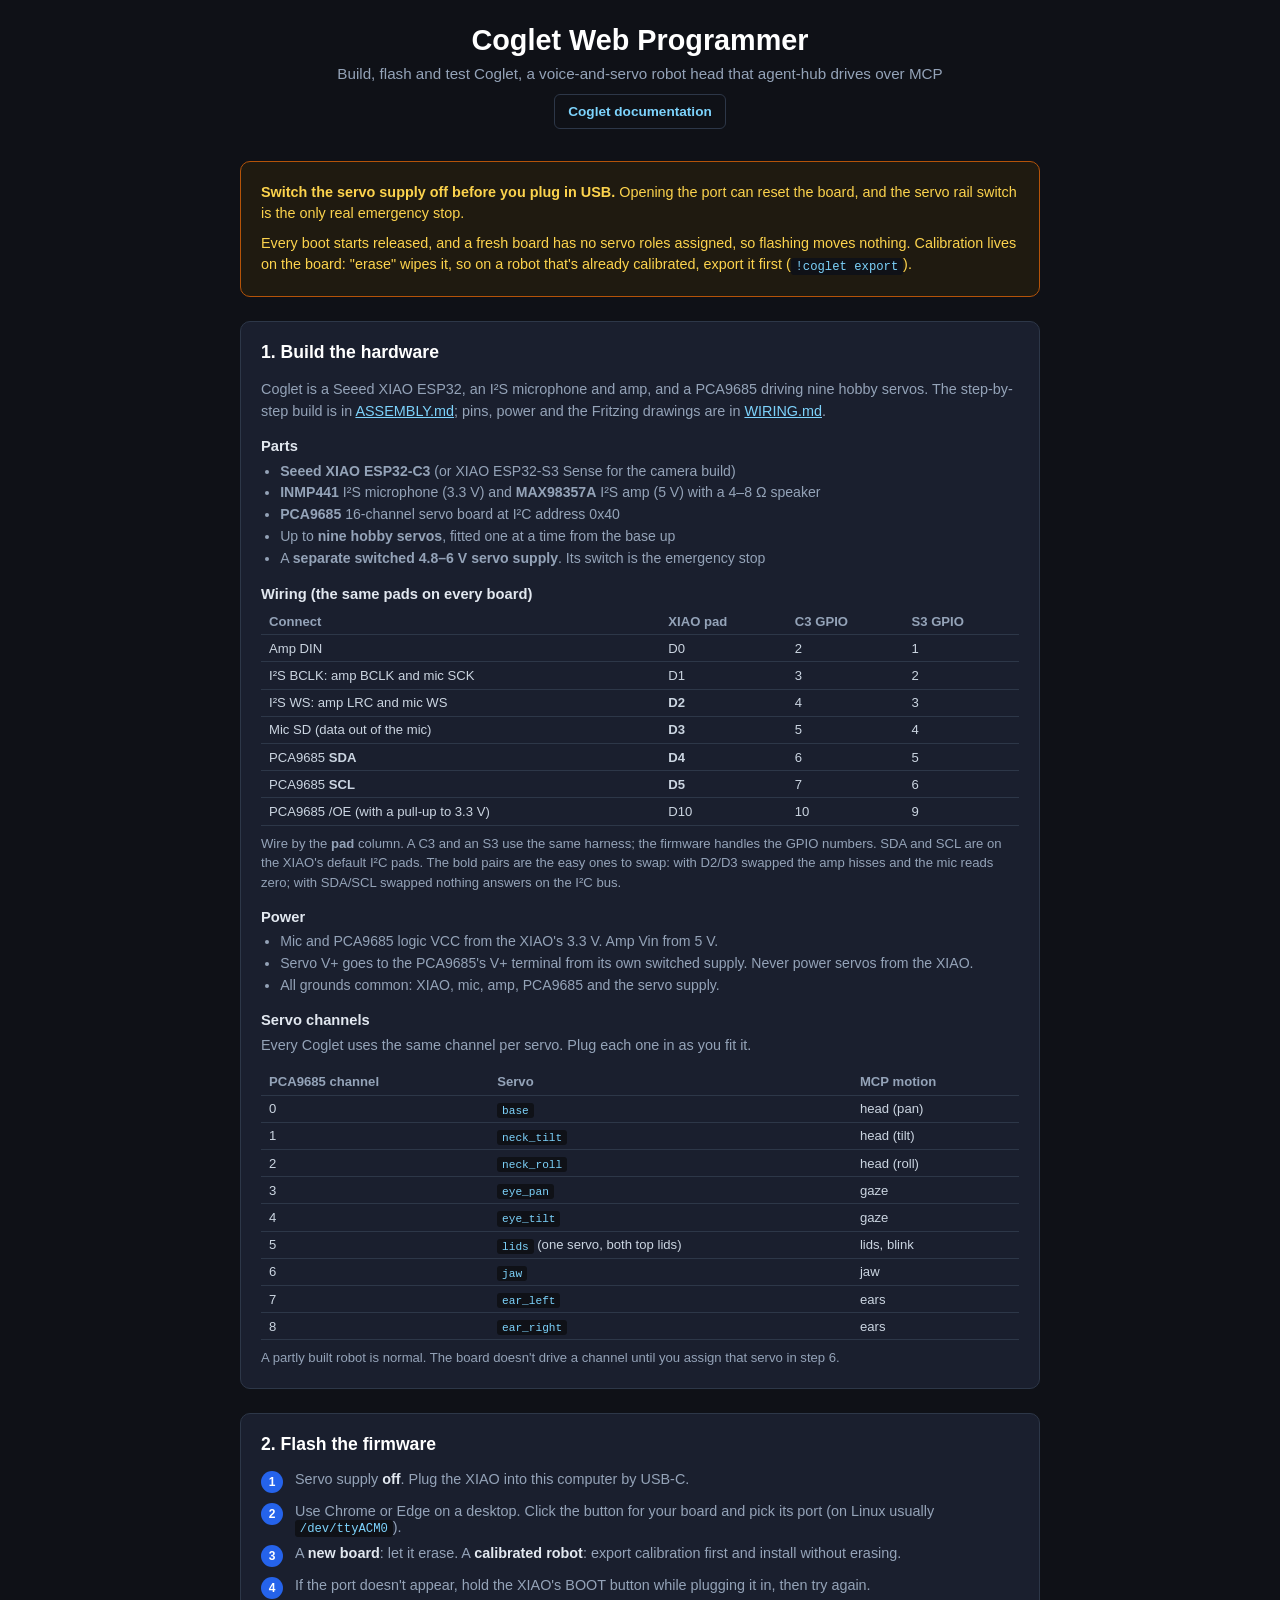
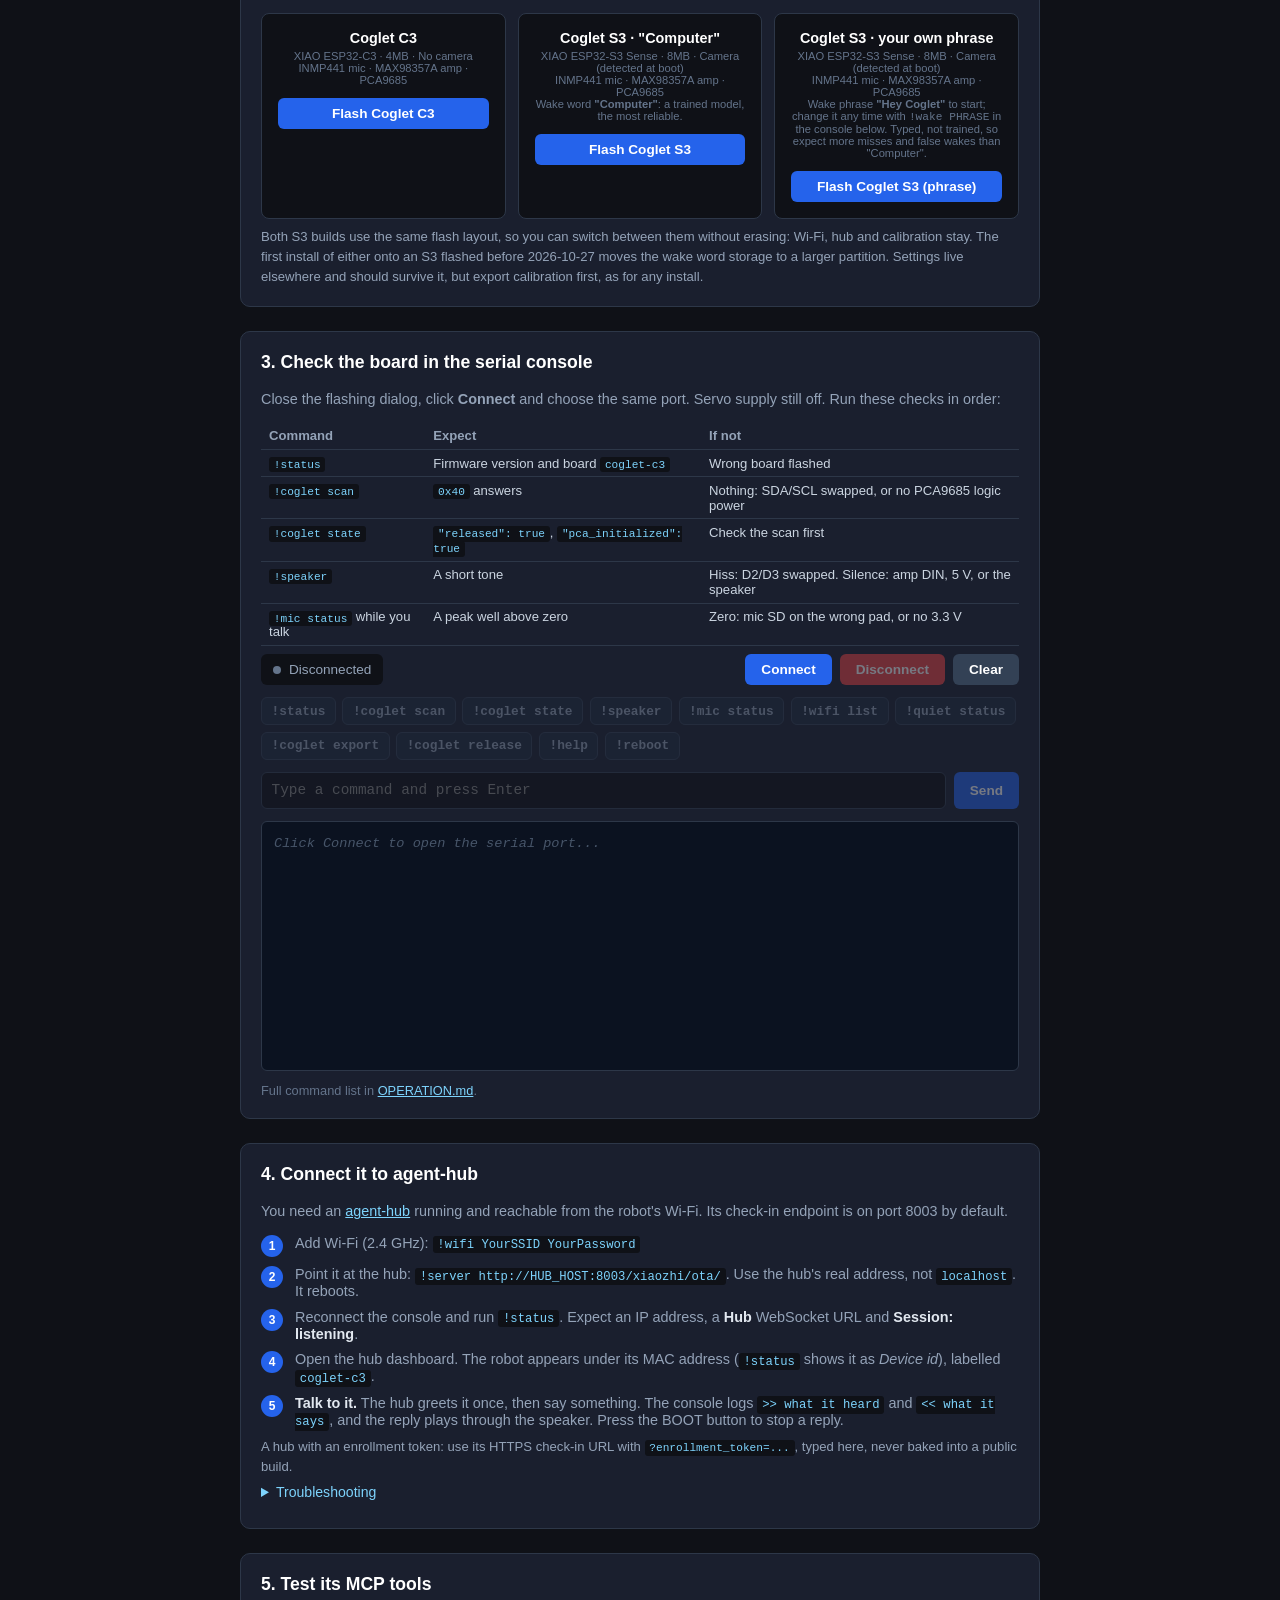
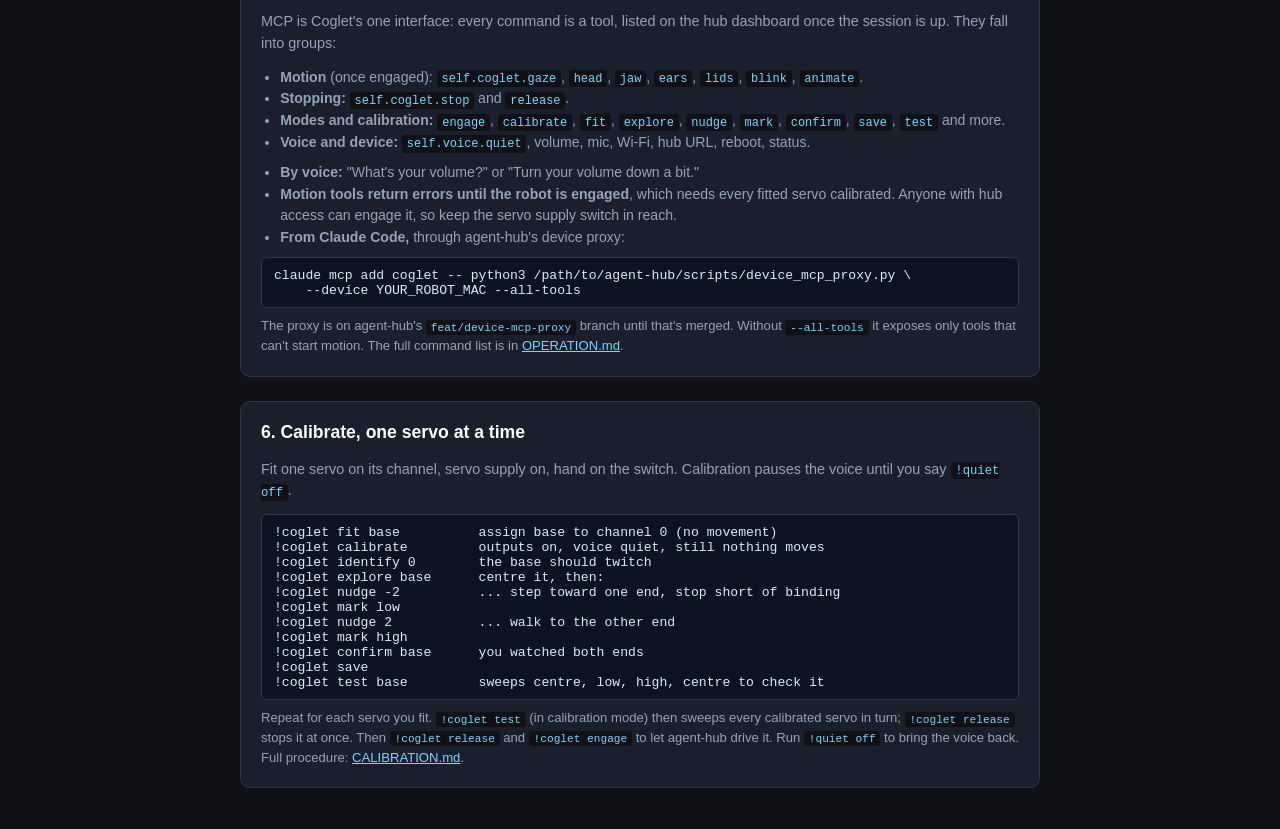
==== commit 910fce54: "S3 typed wake phrase build ("Hey Coglet"), offered beside "Computer" The S3 now comes in two builds " ====
--- a/web-programmer/index.html
+++ b/web-programmer/index.html
@@ -381,14 +381,30 @@
       </esp-web-install-button>
     </div>
     <div class="board-card">
-      <h3>Coglet S3</h3>
-      <div class="specs">XIAO ESP32-S3 Sense · 8MB · Camera (detected at boot)<br>INMP441 mic · MAX98357A amp · PCA9685</div>
+      <h3>Coglet S3 · "Computer"</h3>
+      <div class="specs">XIAO ESP32-S3 Sense · 8MB · Camera (detected at boot)<br>INMP441 mic · MAX98357A amp · PCA9685<br>
+        Wake word <strong>"Computer"</strong>: a trained model, the most reliable.</div>
       <esp-web-install-button manifest="manifest-coglet.json">
         <button slot="activate" class="flash-btn">Flash Coglet S3</button>
         <span slot="unsupported" class="unsupported">This browser has no Web Serial. Use Chrome or Edge.</span>
       </esp-web-install-button>
     </div>
-  </div>
+    <div class="board-card">
+      <h3>Coglet S3 · your own phrase</h3>
+      <div class="specs">XIAO ESP32-S3 Sense · 8MB · Camera (detected at boot)<br>INMP441 mic · MAX98357A amp · PCA9685<br>
+        Wake phrase <strong>"Hey Coglet"</strong> to start; change it any time with
+        <code>!wake PHRASE</code> in the console below. Typed, not trained, so expect more misses and false
+        wakes than "Computer".</div>
+      <esp-web-install-button manifest="manifest-coglet-phrase.json">
+        <button slot="activate" class="flash-btn">Flash Coglet S3 (phrase)</button>
+        <span slot="unsupported" class="unsupported">This browser has no Web Serial. Use Chrome or Edge.</span>
+      </esp-web-install-button>
+    </div>
+  </div>
+  <p class="note">Both S3 builds use the same flash layout, so you can switch between them without erasing:
+  Wi-Fi, hub and calibration stay. The first install of either onto an S3 flashed before 2026-10-27 moves the
+  wake word storage to a larger partition. Settings live elsewhere and should survive it, but export
+  calibration first, as for any install.</p>
 </div>
 
 <!-- 3. CONSOLE + BENCH CHECKS -->
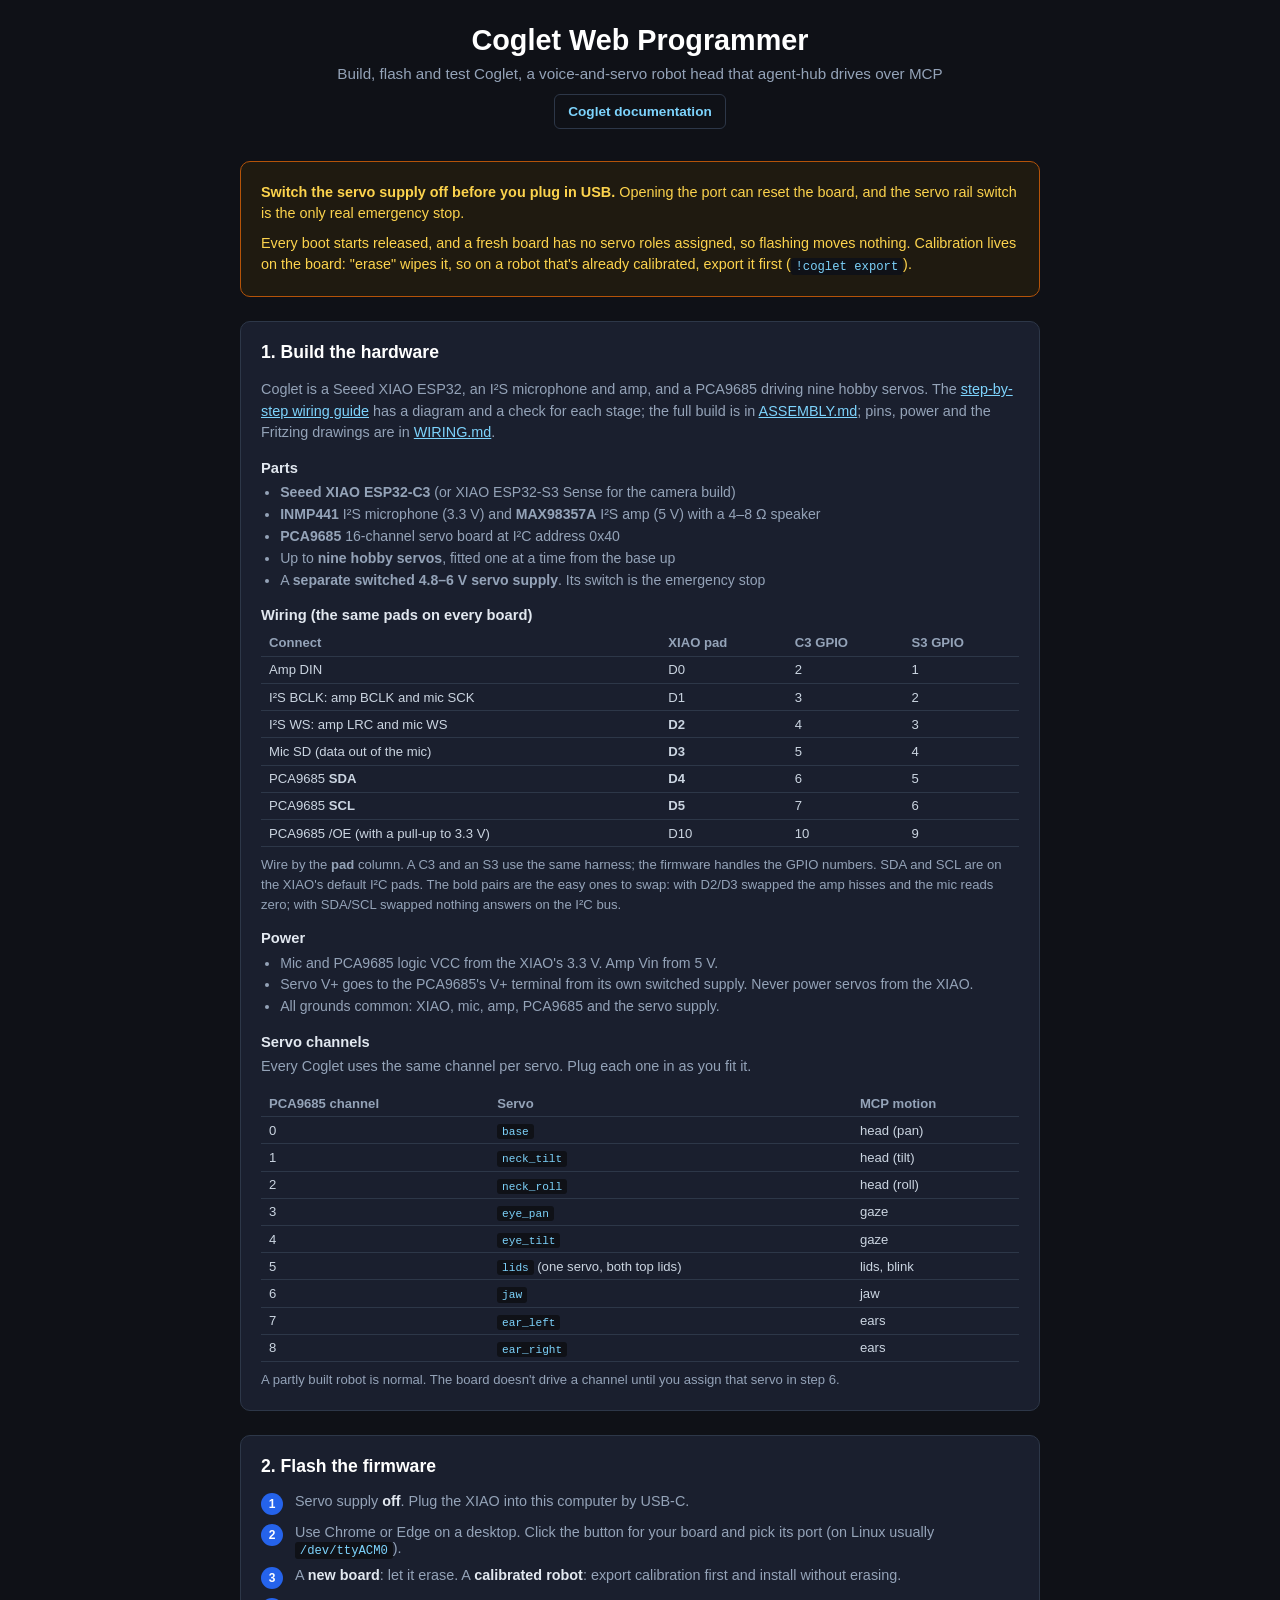
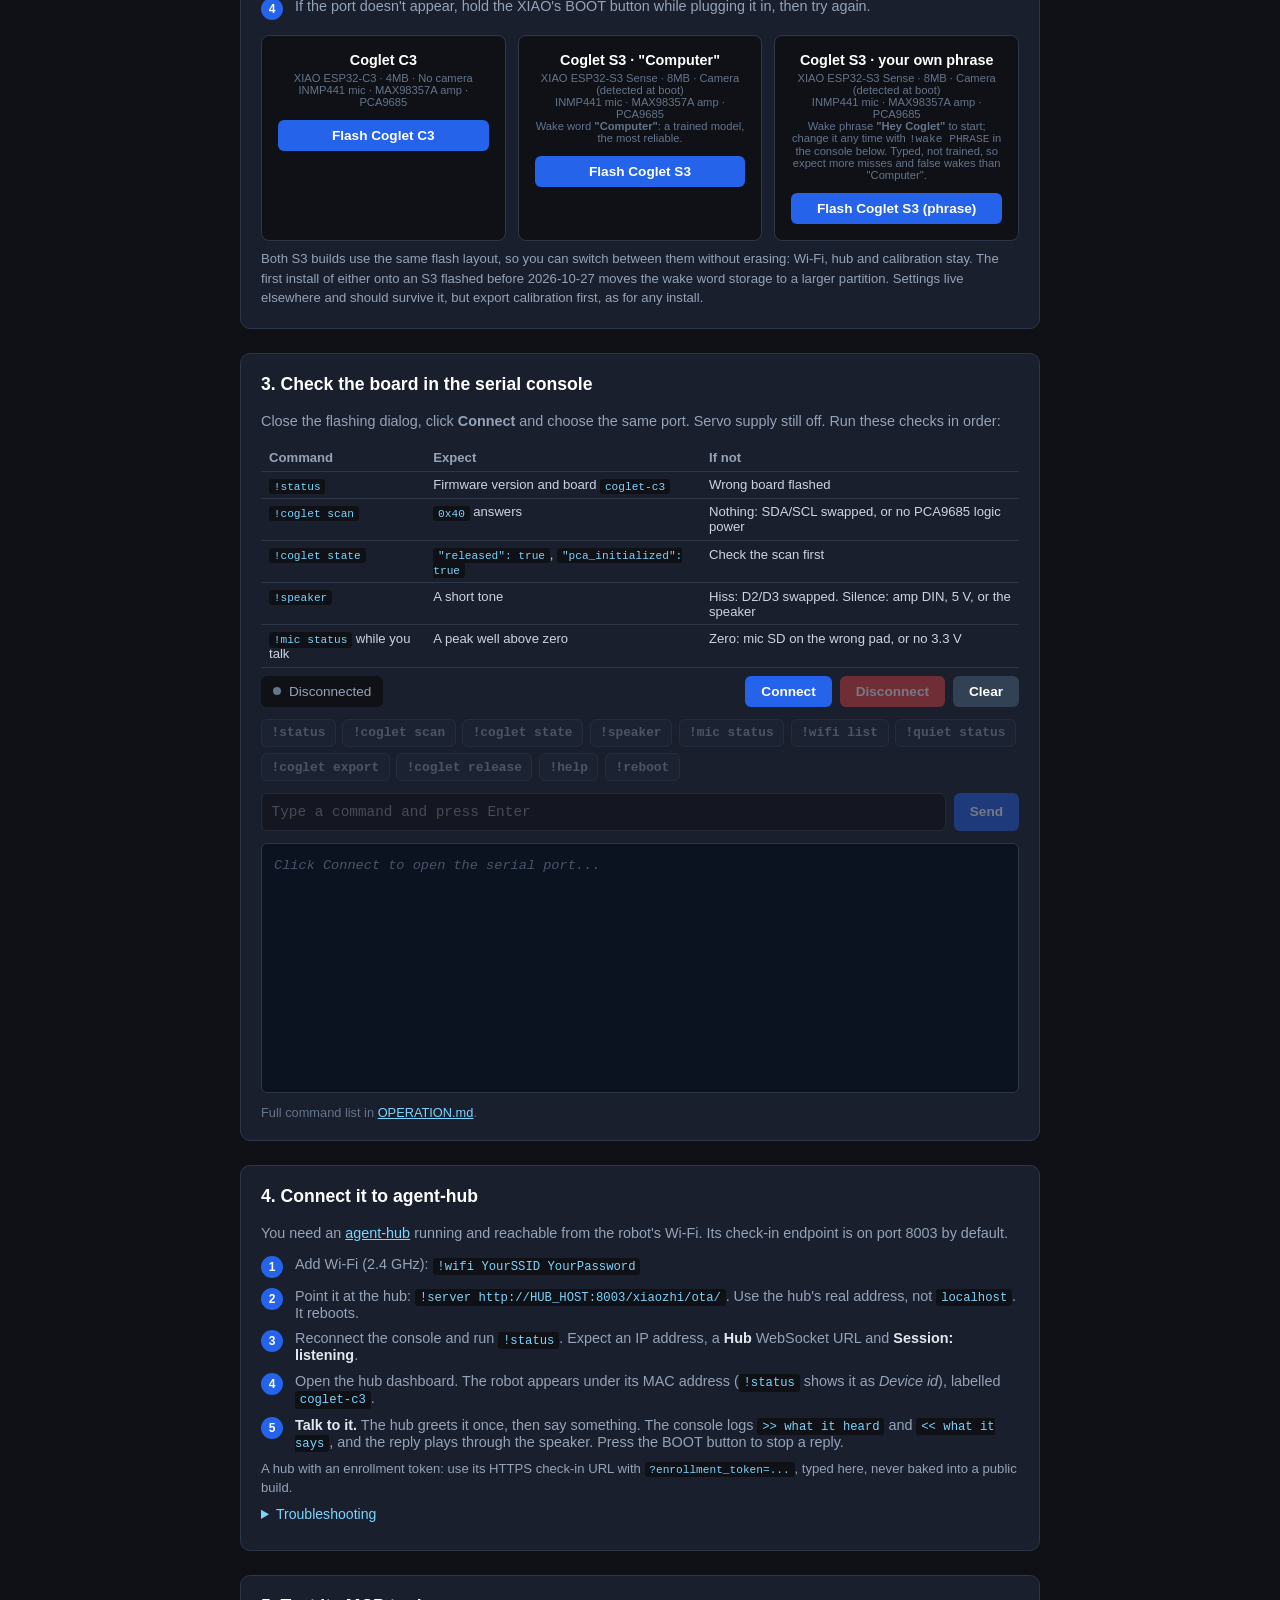
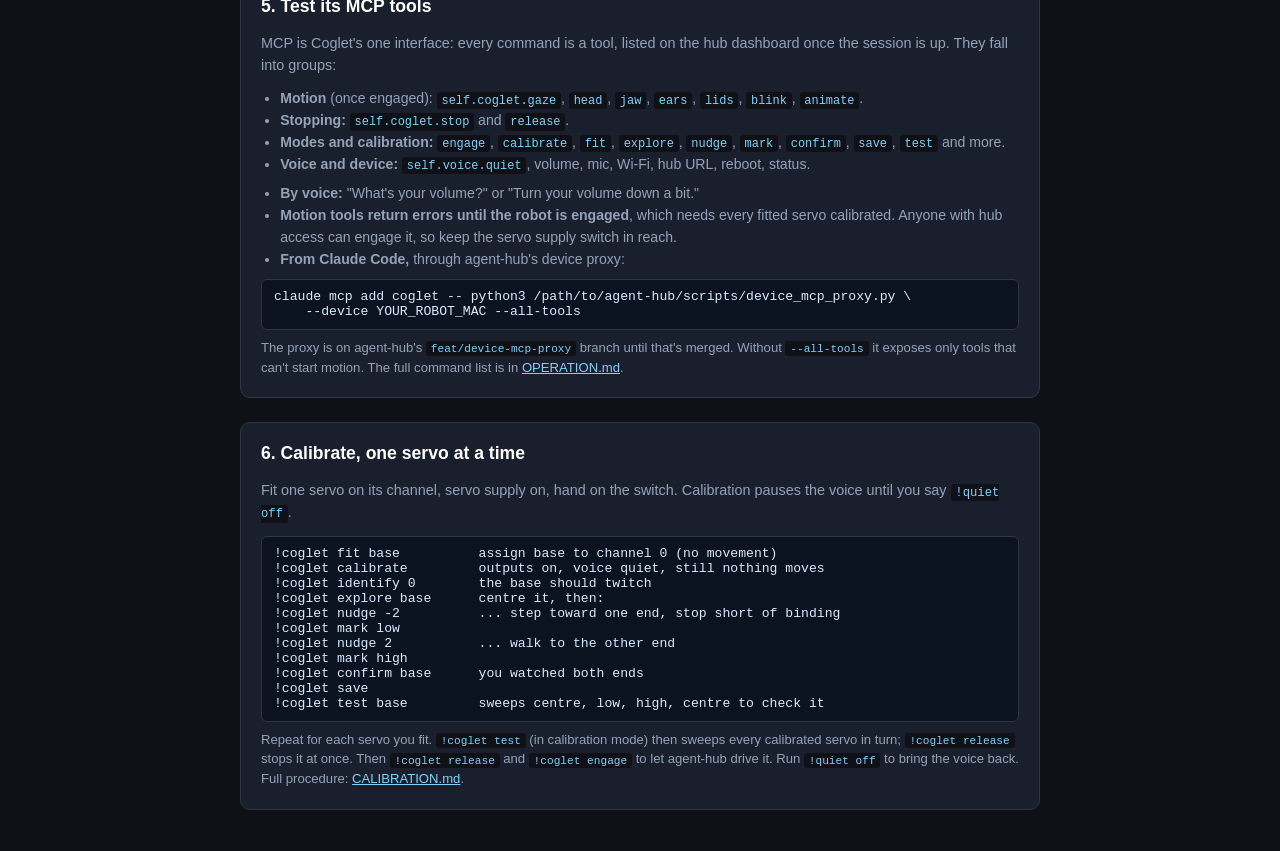
==== commit 473427eb: "Web Programmer: step-by-step wiring guide with diagrams Eight stages, each with an SVG drawn from on" ====
--- a/web-programmer/index.html
+++ b/web-programmer/index.html
@@ -305,7 +305,7 @@
 <div class="section">
   <div class="section-title">1. Build the hardware</div>
   <p class="lead">Coglet is a Seeed XIAO ESP32, an I²S microphone and amp, and a PCA9685 driving nine
-  hobby servos. The step-by-step build is in
+  hobby servos. The <a href="wiring.html">step-by-step wiring guide</a> has a diagram and a check for each stage; the full build is in
   <a href="https://github.com/ricklon/coglet/blob/main/docs/ASSEMBLY.md">ASSEMBLY.md</a>; pins, power and the
   Fritzing drawings are in <a href="https://github.com/ricklon/coglet/blob/main/hardware/WIRING.md">WIRING.md</a>.</p>
 
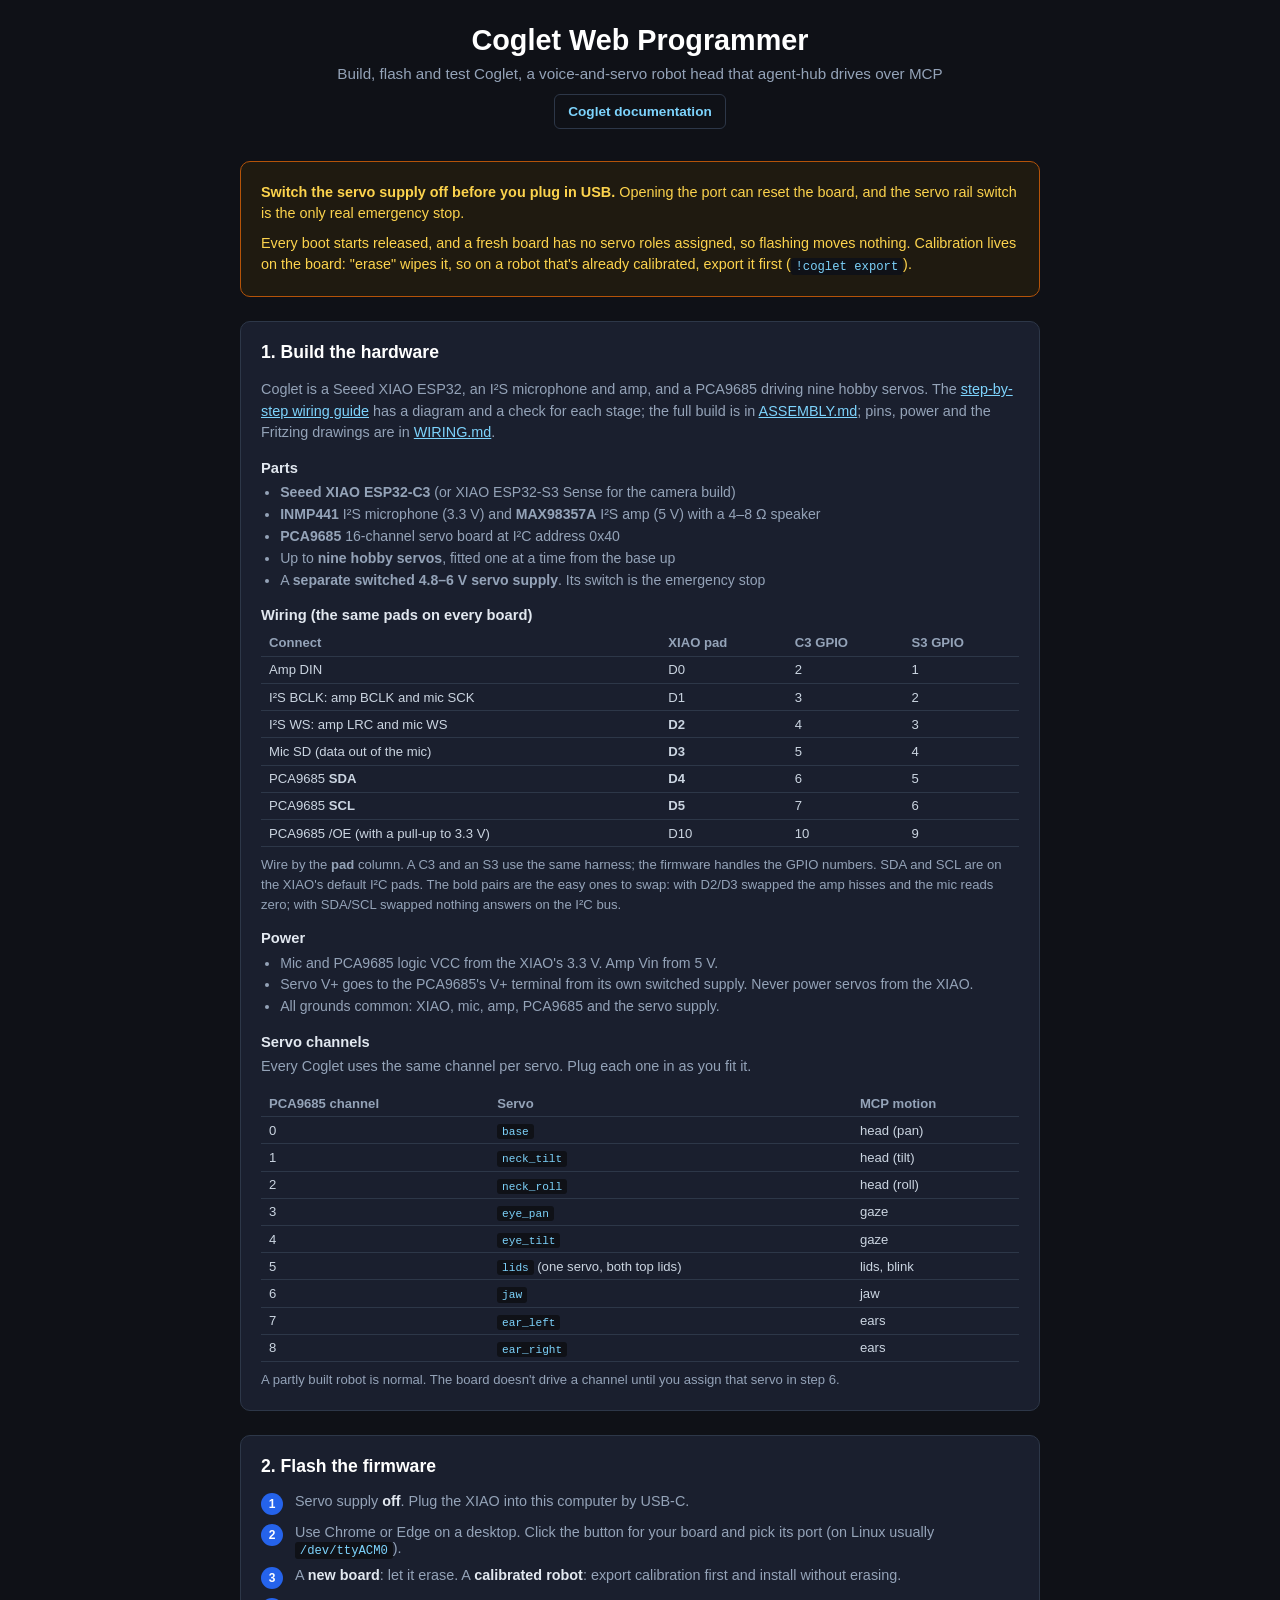
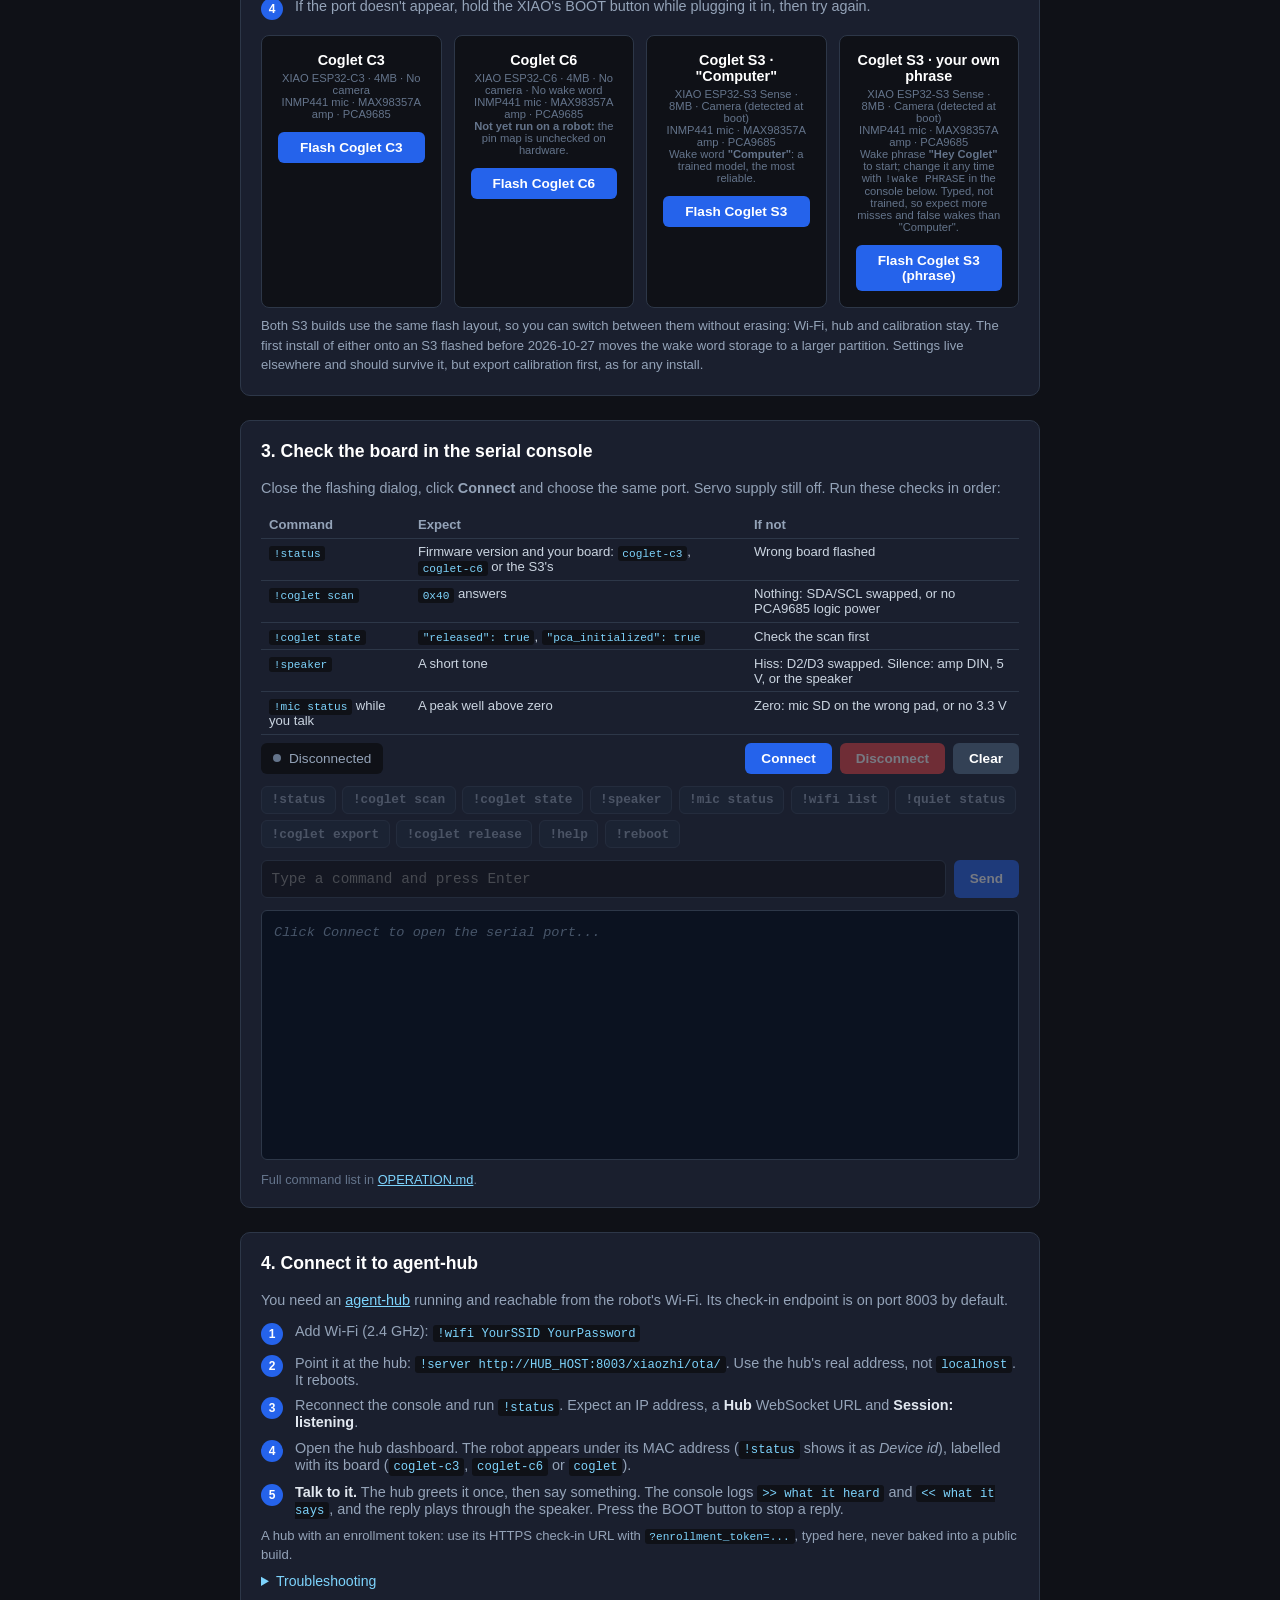
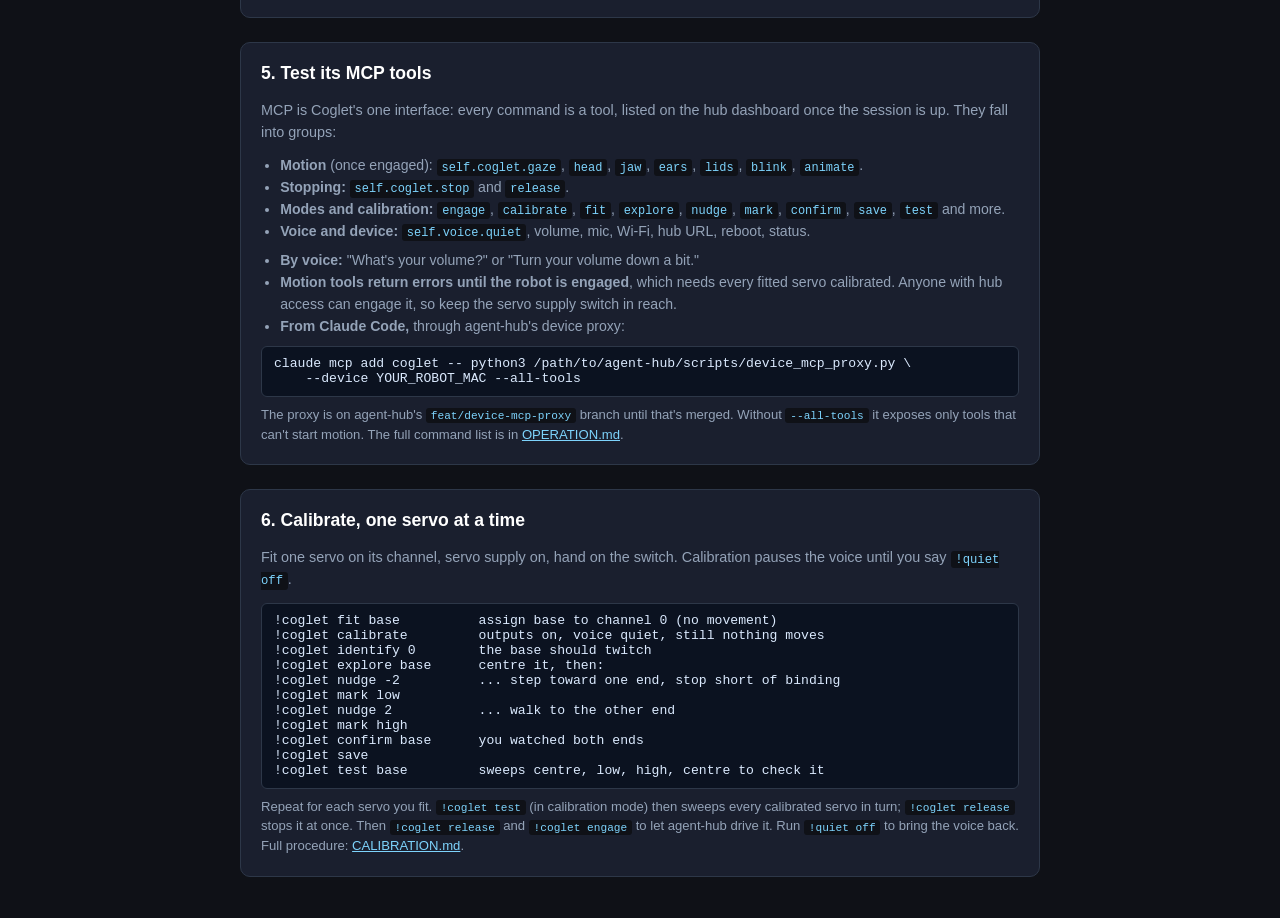
==== commit ca6342ac: "Web Programmer: C6 card, and the release workflow builds the C6 The card says the C6 build has not r" ====
--- a/web-programmer/index.html
+++ b/web-programmer/index.html
@@ -377,6 +377,15 @@
       <div class="specs">XIAO ESP32-C3 · 4MB · No camera<br>INMP441 mic · MAX98357A amp · PCA9685</div>
       <esp-web-install-button manifest="manifest-coglet-c3.json">
         <button slot="activate" class="flash-btn">Flash Coglet C3</button>
+        <span slot="unsupported" class="unsupported">This browser has no Web Serial. Use Chrome or Edge.</span>
+      </esp-web-install-button>
+    </div>
+    <div class="board-card">
+      <h3>Coglet C6</h3>
+      <div class="specs">XIAO ESP32-C6 · 4MB · No camera · No wake word<br>INMP441 mic · MAX98357A amp · PCA9685<br>
+        <strong>Not yet run on a robot:</strong> the pin map is unchecked on hardware.</div>
+      <esp-web-install-button manifest="manifest-coglet-c6.json">
+        <button slot="activate" class="flash-btn">Flash Coglet C6</button>
         <span slot="unsupported" class="unsupported">This browser has no Web Serial. Use Chrome or Edge.</span>
       </esp-web-install-button>
     </div>
@@ -414,7 +423,7 @@
   Servo supply still off. Run these checks in order:</p>
   <div class="table-wrap"><table>
     <tr><th>Command</th><th>Expect</th><th>If not</th></tr>
-    <tr><td><code>!status</code></td><td>Firmware version and board <code>coglet-c3</code></td><td>Wrong board flashed</td></tr>
+    <tr><td><code>!status</code></td><td>Firmware version and your board: <code>coglet-c3</code>, <code>coglet-c6</code> or the S3's</td><td>Wrong board flashed</td></tr>
     <tr><td><code>!coglet scan</code></td><td><code>0x40</code> answers</td><td>Nothing: SDA/SCL swapped, or no PCA9685 logic power</td></tr>
     <tr><td><code>!coglet state</code></td><td><code>"released": true</code>, <code>"pca_initialized": true</code></td><td>Check the scan first</td></tr>
     <tr><td><code>!speaker</code></td><td>A short tone</td><td>Hiss: D2/D3 swapped. Silence: amp DIN, 5 V, or the speaker</td></tr>
@@ -469,7 +478,7 @@
     <div class="step"><span class="step-num">3</span><div>Reconnect the console and run <code>!status</code>. Expect an IP address, a
       <strong>Hub</strong> WebSocket URL and <strong>Session: listening</strong>.</div></div>
     <div class="step"><span class="step-num">4</span><div>Open the hub dashboard. The robot appears under its MAC address
-      (<code>!status</code> shows it as <em>Device id</em>), labelled <code>coglet-c3</code>.</div></div>
+      (<code>!status</code> shows it as <em>Device id</em>), labelled with its board (<code>coglet-c3</code>, <code>coglet-c6</code> or <code>coglet</code>).</div></div>
     <div class="step"><span class="step-num">5</span><div><strong>Talk to it.</strong> The hub greets it once, then say something.
       The console logs <code>&gt;&gt; what it heard</code> and <code>&lt;&lt; what it says</code>, and the reply plays
       through the speaker. Press the BOOT button to stop a reply.</div></div>
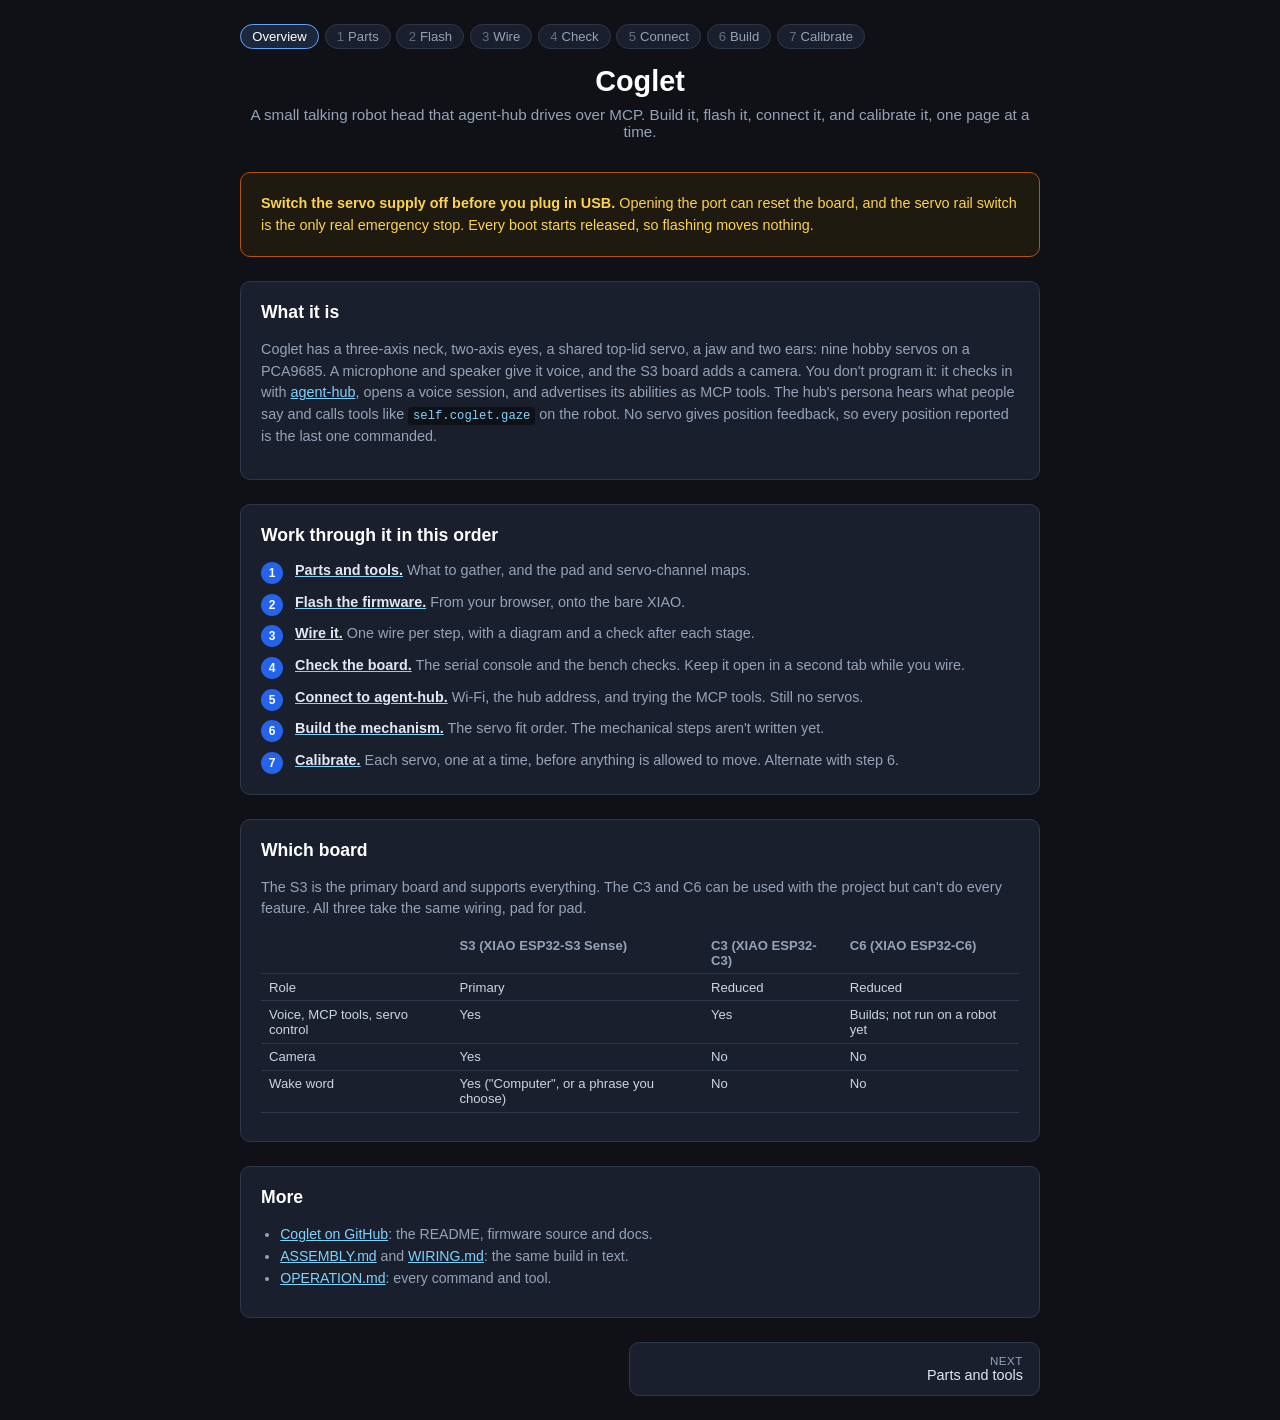
==== commit 3e0d5ad1: "Web Programmer: project overview and one page per stage index.html is now a short overview with the " ====
--- a/web-programmer/index.html
+++ b/web-programmer/index.html
@@ -3,554 +3,77 @@
 <head>
   <meta charset="UTF-8">
   <meta name="viewport" content="width=device-width, initial-scale=1.0">
-  <title>Coglet Web Programmer</title>
+  <title>Coglet · Coglet</title>
   <link rel="icon" href="data:,">
-  <script type="module" src="vendor/esp-web-tools.js"></script>
-  <style>
-    *, *::before, *::after { box-sizing: border-box; margin: 0; padding: 0; }
-
-    body {
-      font-family: -apple-system, BlinkMacSystemFont, "Segoe UI", Roboto, sans-serif;
-      background: #0f1117;
-      color: #e2e8f0;
-      min-height: 100vh;
-      padding: 1.5rem 1rem;
-    }
-
-    header {
-      max-width: 800px;
-      margin: 0 auto 2rem;
-      text-align: center;
-    }
-    header h1 { font-size: 1.8rem; font-weight: 700; color: #fff; margin-bottom: .5rem; }
-    header p  { color: #94a3b8; margin-top: .35rem; font-size: 0.95rem; }
-
-    .section {
-      max-width: 800px;
-      margin: 0 auto 1.5rem;
-      background: #1a1f2e;
-      border: 1px solid #2d3748;
-      border-radius: 10px;
-      padding: 1.25rem;
-    }
-
-    .section-title {
-      font-size: 1.1rem;
-      font-weight: 600;
-      color: #fff;
-      margin-bottom: 1rem;
-      display: flex;
-      align-items: center;
-      gap: 0.5rem;
-    }
-
-    /* Flash section */
-    .boards {
-      display: grid;
-      grid-template-columns: repeat(auto-fit, minmax(180px, 1fr));
-      gap: 0.75rem;
-    }
-
-    .board-card {
-      background: #0f1117;
-      border: 1px solid #2d3748;
-      border-radius: 8px;
-      padding: 1rem;
-      text-align: center;
-    }
-    .board-card h3 { font-size: 0.9rem; color: #fff; margin-bottom: 0.25rem; }
-    .board-card .specs { font-size: .7rem; color: #64748b; margin-bottom: 0.75rem; }
-    .board-card .wiring-guide {
-      display: block;
-      margin-top: .6rem;
-      font-size: .72rem;
-      color: #7dd3fc;
-      text-decoration: none;
-    }
-    .board-card .wiring-guide:hover { color: #bfdbfe; text-decoration: underline; }
-
-    .flash-btn {
-      width: 100%;
-      padding: .5rem;
-      background: #2563eb;
-      color: #fff;
-      border: none;
-      border-radius: 6px;
-      font-size: .85rem;
-      font-weight: 600;
-      cursor: pointer;
-    }
-    .flash-btn:hover { background: #1d4ed8; }
-
-    /* Serial Console */
-    .console-toolbar {
-      display: flex;
-      gap: 0.5rem;
-      margin-bottom: 0.75rem;
-      flex-wrap: wrap;
-    }
-
-    .status-box {
-      display: flex;
-      align-items: center;
-      gap: 0.5rem;
-      padding: 0.4rem 0.75rem;
-      background: #0f1117;
-      border-radius: 6px;
-      font-size: 0.85rem;
-      margin-right: auto;
-    }
-
-    .status-indicator {
-      width: 8px;
-      height: 8px;
-      border-radius: 50%;
-      background: #64748b;
-    }
-    .status-indicator.connecting { background: #f59e0b; }
-    .status-indicator.connected { background: #22c55e; }
-    .status-indicator.error { background: #ef4444; }
-
-    .status-text { color: #94a3b8; }
-    .status-text.connecting { color: #f59e0b; }
-    .status-text.connected { color: #22c55e; }
-    .status-text.error { color: #ef4444; }
-
-    button {
-      padding: 0.5rem 1rem;
-      border: none;
-      border-radius: 6px;
-      font-size: 0.85rem;
-      font-weight: 600;
-      cursor: pointer;
-      transition: opacity 0.2s;
-    }
-    button:hover:not(:disabled) { opacity: 0.9; }
-    button:disabled {
-      opacity: 0.4;
-      cursor: not-allowed;
-    }
-
-    .btn-primary { background: #2563eb; color: #fff; }
-    .btn-danger { background: #ef4444; color: #fff; }
-    .btn-secondary { background: #334155; color: #fff; }
-
-    .quick-btns {
-      display: flex;
-      gap: 0.4rem;
-      margin-bottom: 0.75rem;
-    }
-    .quick-btn {
-      padding: 0.35rem 0.6rem;
-      background: #1e293b;
-      border: 1px solid #334155;
-      color: #94a3b8;
-      font-family: monospace;
-      font-size: 0.8rem;
-    }
-    .quick-btn:hover:not(:disabled) {
-      background: #334155;
-      color: #fff;
-    }
-
-    .input-row {
-      display: flex;
-      gap: 0.5rem;
-      margin-bottom: 0.75rem;
-    }
-    #serial-input {
-      flex: 1;
-      padding: 0.6rem;
-      background: #0f1117;
-      border: 1px solid #2d3748;
-      border-radius: 6px;
-      color: #e2e8f0;
-      font-family: monospace;
-      font-size: 0.9rem;
-    }
-    #serial-input:focus { outline: none; border-color: #3b82f6; }
-    #serial-input:disabled { opacity: 0.5; }
-
-    #serial-output {
-      min-height: 250px;
-      max-height: 350px;
-      overflow: auto;
-      background: #0b1220;
-      border: 1px solid #2d3748;
-      border-radius: 6px;
-      padding: 0.75rem;
-      font-family: monospace;
-      font-size: 0.85rem;
-      line-height: 1.4;
-      white-space: pre-wrap;
-      color: #dbeafe;
-    }
-
-    .placeholder { color: #475569; font-style: italic; }
-    .cmd-sent { color: #7dd3fc; }
-    .cmd-error { color: #f87171; }
-    .cmd-system { color: #64748b; }
-
-    .help-text {
-      margin-top: 0.75rem;
-      font-size: 0.8rem;
-      color: #64748b;
-    }
-    .help-text code {
-      background: #0f1117;
-      padding: 0.1rem 0.3rem;
-      border-radius: 3px;
-      color: #7dd3fc;
-    }
-
-    .docs-link {
-      display: inline-flex;
-      align-items: center;
-      justify-content: center;
-      margin-top: .75rem;
-      padding: .55rem .8rem;
-      background: #0f1117;
-      border: 1px solid #2d3748;
-      border-radius: 6px;
-      color: #7dd3fc;
-      text-decoration: none;
-      font-size: .85rem;
-      font-weight: 600;
-    }
-    .docs-link:hover {
-      border-color: #3b82f6;
-      color: #bfdbfe;
-    }
-
-    /* Setup guide */
-    .steps {
-      display: flex;
-      flex-direction: column;
-      gap: 0.6rem;
-    }
-    .step {
-      display: flex;
-      gap: 0.75rem;
-      align-items: flex-start;
-      font-size: 0.9rem;
-      color: #94a3b8;
-    }
-    .step-num {
-      width: 22px;
-      height: 22px;
-      background: #2563eb;
-      color: #fff;
-      border-radius: 50%;
-      display: flex;
-      align-items: center;
-      justify-content: center;
-      font-size: 0.75rem;
-      font-weight: 600;
-      flex-shrink: 0;
-    }
-    .step strong { color: #e2e8f0; }
-    .step code {
-      background: #0f1117;
-      padding: 0.1rem 0.3rem;
-      border-radius: 3px;
-      color: #7dd3fc;
-      font-size: 0.85em;
-    }
-
-    .quick-btns { flex-wrap: wrap; }
-    .warning { border-color: #b45309; background: #1f1a10; }
-    .warning p { color: #fcd34d; font-size: .9rem; line-height: 1.5; }
-    .warning p + p { margin-top: .5rem; }
-    .section p.lead { color: #94a3b8; font-size: .9rem; line-height: 1.5; margin-bottom: .75rem; }
-    .section a { color: #7dd3fc; }
-    .unsupported { color: #f87171; font-size: 0.8rem; margin-top: 0.5rem; }
-
-    /* Walkthrough */
-    .section h4 { color: #e2e8f0; font-size: .92rem; margin: 1rem 0 .4rem; }
-    .section ul { margin: .25rem 0 .5rem 1.2rem; color: #94a3b8; font-size: .88rem; line-height: 1.55; }
-    .section li code, .section p code, td code {
-      background: #0f1117; padding: .1rem .3rem; border-radius: 3px; color: #7dd3fc; font-size: .85em;
-    }
-    .table-wrap { overflow-x: auto; margin: .25rem 0 .5rem; }
-    table { width: 100%; border-collapse: collapse; font-size: .82rem; }
-    th, td { text-align: left; padding: .35rem .5rem; border-bottom: 1px solid #2d3748; color: #cbd5e1; vertical-align: top; }
-    th { color: #94a3b8; font-weight: 600; }
-    details { margin: .5rem 0; }
-    summary { cursor: pointer; color: #7dd3fc; font-size: .88rem; }
-    .check { color: #86efac; }
-    .note { font-size: .82rem; color: #94a3b8; margin-top: .5rem; line-height: 1.5; }
-    pre.cmds {
-      background: #0b1220; border: 1px solid #2d3748; border-radius: 6px; padding: .6rem .75rem;
-      font-family: monospace; font-size: .82rem; color: #dbeafe; overflow-x: auto; margin: .35rem 0 .5rem;
-    }
-  </style>
+  <link rel="stylesheet" href="site.css">
+  <link rel="stylesheet" href="nav.css">
 </head>
 <body>
 
 <header>
-  <h1>Coglet Web Programmer</h1>
-  <p>Build, flash and test Coglet, a voice-and-servo robot head that agent-hub drives over MCP</p>
-  <a class="docs-link" href="https://github.com/ricklon/coglet#readme">Coglet documentation</a>
+  <h1>Coglet</h1>
+  <p>A small talking robot head that agent-hub drives over MCP. Build it, flash it, connect it, and calibrate it, one page at a time.</p>
 </header>
 
 <div class="section warning">
   <p><strong>Switch the servo supply off before you plug in USB.</strong> Opening the port can
-  reset the board, and the servo rail switch is the only real emergency stop.</p>
-  <p>Every boot starts released, and a fresh board has no servo roles assigned, so flashing
-  moves nothing. Calibration lives on the board: "erase" wipes it, so on a robot that's
-  already calibrated, export it first (<code>!coglet export</code>).</p>
+  reset the board, and the servo rail switch is the only real emergency stop. Every boot starts released,
+  so flashing moves nothing.</p>
 </div>
 
-<!-- 1. HARDWARE -->
 <div class="section">
-  <div class="section-title">1. Build the hardware</div>
-  <p class="lead">Coglet is a Seeed XIAO ESP32, an I²S microphone and amp, and a PCA9685 driving nine
-  hobby servos. The <a href="wiring.html">step-by-step wiring guide</a> has a diagram and a check for each stage; the full build is in
-  <a href="https://github.com/ricklon/coglet/blob/main/docs/ASSEMBLY.md">ASSEMBLY.md</a>; pins, power and the
-  Fritzing drawings are in <a href="https://github.com/ricklon/coglet/blob/main/hardware/WIRING.md">WIRING.md</a>.</p>
-
-  <h4>Parts</h4>
-  <ul>
-    <li><strong>Seeed XIAO ESP32-C3</strong> (or XIAO ESP32-S3 Sense for the camera build)</li>
-    <li><strong>INMP441</strong> I²S microphone (3.3 V) and <strong>MAX98357A</strong> I²S amp (5 V) with a 4–8 Ω speaker</li>
-    <li><strong>PCA9685</strong> 16-channel servo board at I²C address 0x40</li>
-    <li>Up to <strong>nine hobby servos</strong>, fitted one at a time from the base up</li>
-    <li>A <strong>separate switched 4.8–6 V servo supply</strong>. Its switch is the emergency stop</li>
-  </ul>
-
-  <h4>Wiring (the same pads on every board)</h4>
-  <div class="table-wrap"><table>
-    <tr><th>Connect</th><th>XIAO pad</th><th>C3 GPIO</th><th>S3 GPIO</th></tr>
-    <tr><td>Amp DIN</td><td>D0</td><td>2</td><td>1</td></tr>
-    <tr><td>I²S BCLK: amp BCLK and mic SCK</td><td>D1</td><td>3</td><td>2</td></tr>
-    <tr><td>I²S WS: amp LRC and mic WS</td><td><strong>D2</strong></td><td>4</td><td>3</td></tr>
-    <tr><td>Mic SD (data out of the mic)</td><td><strong>D3</strong></td><td>5</td><td>4</td></tr>
-    <tr><td>PCA9685 <strong>SDA</strong></td><td><strong>D4</strong></td><td>6</td><td>5</td></tr>
-    <tr><td>PCA9685 <strong>SCL</strong></td><td><strong>D5</strong></td><td>7</td><td>6</td></tr>
-    <tr><td>PCA9685 /OE (with a pull-up to 3.3 V)</td><td>D10</td><td>10</td><td>9</td></tr>
-  </table></div>
-  <p class="note">Wire by the <strong>pad</strong> column. A C3 and an S3 use the same harness; the firmware
-  handles the GPIO numbers. SDA and SCL are on the XIAO's default I²C pads. The bold pairs are the easy
-  ones to swap: with D2/D3 swapped the amp hisses and the mic reads zero; with SDA/SCL swapped nothing
-  answers on the I²C bus.</p>
-
-  <h4>Power</h4>
-  <ul>
-    <li>Mic and PCA9685 logic VCC from the XIAO's 3.3 V. Amp Vin from 5 V.</li>
-    <li>Servo V+ goes to the PCA9685's V+ terminal from its own switched supply. Never power
-      servos from the XIAO.</li>
-    <li>All grounds common: XIAO, mic, amp, PCA9685 and the servo supply.</li>
-  </ul>
-
-  <h4>Servo channels</h4>
-  <p class="lead">Every Coglet uses the same channel per servo. Plug each one in as you fit it.</p>
-  <div class="table-wrap"><table>
-    <tr><th>PCA9685 channel</th><th>Servo</th><th>MCP motion</th></tr>
-    <tr><td>0</td><td><code>base</code></td><td>head (pan)</td></tr>
-    <tr><td>1</td><td><code>neck_tilt</code></td><td>head (tilt)</td></tr>
-    <tr><td>2</td><td><code>neck_roll</code></td><td>head (roll)</td></tr>
-    <tr><td>3</td><td><code>eye_pan</code></td><td>gaze</td></tr>
-    <tr><td>4</td><td><code>eye_tilt</code></td><td>gaze</td></tr>
-    <tr><td>5</td><td><code>lids</code> (one servo, both top lids)</td><td>lids, blink</td></tr>
-    <tr><td>6</td><td><code>jaw</code></td><td>jaw</td></tr>
-    <tr><td>7</td><td><code>ear_left</code></td><td>ears</td></tr>
-    <tr><td>8</td><td><code>ear_right</code></td><td>ears</td></tr>
-  </table></div>
-  <p class="note">A partly built robot is normal. The board doesn't drive a channel until you
-  assign that servo in step 6.</p>
+  <div class="section-title">What it is</div>
+  <p class="lead">Coglet has a three-axis neck, two-axis eyes, a shared top-lid servo, a jaw and two ears: nine hobby
+  servos on a PCA9685. A microphone and speaker give it voice, and the S3 board adds a camera. You don't program it:
+  it checks in with <a href="https://github.com/ricklon/agent-hub">agent-hub</a>, opens a voice session, and advertises
+  its abilities as MCP tools. The hub's persona hears what people say and calls tools like
+  <code>self.coglet.gaze</code> on the robot. No servo gives position feedback, so every position reported is the last
+  one commanded.</p>
 </div>
 
-<!-- 2. FLASH -->
 <div class="section">
-  <div class="section-title">2. Flash the firmware</div>
+  <div class="section-title">Work through it in this order</div>
   <div class="steps">
-    <div class="step"><span class="step-num">1</span><div>Servo supply <strong>off</strong>. Plug the XIAO into this computer by USB-C.</div></div>
-    <div class="step"><span class="step-num">2</span><div>Use Chrome or Edge on a desktop. Click the button for your board and pick its port
-      (on Linux usually <code>/dev/ttyACM0</code>).</div></div>
-    <div class="step"><span class="step-num">3</span><div>A <strong>new board</strong>: let it erase. A <strong>calibrated robot</strong>:
-      export calibration first and install without erasing.</div></div>
-    <div class="step"><span class="step-num">4</span><div>If the port doesn't appear, hold the XIAO's BOOT button while plugging it in, then try again.</div></div>
-  </div>
-  <div class="boards" style="margin-top: .9rem">
-    <div class="board-card">
-      <h3>Coglet C3</h3>
-      <div class="specs">XIAO ESP32-C3 · 4MB · No camera<br>INMP441 mic · MAX98357A amp · PCA9685</div>
-      <esp-web-install-button manifest="manifest-coglet-c3.json">
-        <button slot="activate" class="flash-btn">Flash Coglet C3</button>
-        <span slot="unsupported" class="unsupported">This browser has no Web Serial. Use Chrome or Edge.</span>
-      </esp-web-install-button>
-    </div>
-    <div class="board-card">
-      <h3>Coglet C6</h3>
-      <div class="specs">XIAO ESP32-C6 · 4MB · No camera · No wake word<br>INMP441 mic · MAX98357A amp · PCA9685<br>
-        <strong>Not yet run on a robot:</strong> the pin map is unchecked on hardware.</div>
-      <esp-web-install-button manifest="manifest-coglet-c6.json">
-        <button slot="activate" class="flash-btn">Flash Coglet C6</button>
-        <span slot="unsupported" class="unsupported">This browser has no Web Serial. Use Chrome or Edge.</span>
-      </esp-web-install-button>
-    </div>
-    <div class="board-card">
-      <h3>Coglet S3 · "Computer"</h3>
-      <div class="specs">XIAO ESP32-S3 Sense · 8MB · Camera (detected at boot)<br>INMP441 mic · MAX98357A amp · PCA9685<br>
-        Wake word <strong>"Computer"</strong>: a trained model, the most reliable.</div>
-      <esp-web-install-button manifest="manifest-coglet.json">
-        <button slot="activate" class="flash-btn">Flash Coglet S3</button>
-        <span slot="unsupported" class="unsupported">This browser has no Web Serial. Use Chrome or Edge.</span>
-      </esp-web-install-button>
-    </div>
-    <div class="board-card">
-      <h3>Coglet S3 · your own phrase</h3>
-      <div class="specs">XIAO ESP32-S3 Sense · 8MB · Camera (detected at boot)<br>INMP441 mic · MAX98357A amp · PCA9685<br>
-        Wake phrase <strong>"Hey Coglet"</strong> to start; change it any time with
-        <code>!wake PHRASE</code> in the console below. Typed, not trained, so expect more misses and false
-        wakes than "Computer".</div>
-      <esp-web-install-button manifest="manifest-coglet-phrase.json">
-        <button slot="activate" class="flash-btn">Flash Coglet S3 (phrase)</button>
-        <span slot="unsupported" class="unsupported">This browser has no Web Serial. Use Chrome or Edge.</span>
-      </esp-web-install-button>
-    </div>
-  </div>
-  <p class="note">Both S3 builds use the same flash layout, so you can switch between them without erasing:
-  Wi-Fi, hub and calibration stay. The first install of either onto an S3 flashed before 2026-10-27 moves the
-  wake word storage to a larger partition. Settings live elsewhere and should survive it, but export
-  calibration first, as for any install.</p>
-</div>
-
-<!-- 3. CONSOLE + BENCH CHECKS -->
-<div class="section">
-  <div class="section-title">3. Check the board in the serial console</div>
-  <p class="lead">Close the flashing dialog, click <strong>Connect</strong> and choose the same port.
-  Servo supply still off. Run these checks in order:</p>
-  <div class="table-wrap"><table>
-    <tr><th>Command</th><th>Expect</th><th>If not</th></tr>
-    <tr><td><code>!status</code></td><td>Firmware version and your board: <code>coglet-c3</code>, <code>coglet-c6</code> or the S3's</td><td>Wrong board flashed</td></tr>
-    <tr><td><code>!coglet scan</code></td><td><code>0x40</code> answers</td><td>Nothing: SDA/SCL swapped, or no PCA9685 logic power</td></tr>
-    <tr><td><code>!coglet state</code></td><td><code>"released": true</code>, <code>"pca_initialized": true</code></td><td>Check the scan first</td></tr>
-    <tr><td><code>!speaker</code></td><td>A short tone</td><td>Hiss: D2/D3 swapped. Silence: amp DIN, 5 V, or the speaker</td></tr>
-    <tr><td><code>!mic status</code> while you talk</td><td>A peak well above zero</td><td>Zero: mic SD on the wrong pad, or no 3.3 V</td></tr>
-  </table></div>
-
-  <div class="console-toolbar">
-    <div class="status-box">
-      <span id="status-dot" class="status-indicator"></span>
-      <span id="status-text" class="status-text">Disconnected</span>
-    </div>
-    <button id="btn-connect" class="btn-primary">Connect</button>
-    <button id="btn-disconnect" class="btn-danger" disabled>Disconnect</button>
-    <button id="btn-clear" class="btn-secondary" disabled>Clear</button>
-  </div>
-
-  <div class="quick-btns">
-    <button class="quick-btn" data-cmd="!status" disabled>!status</button>
-    <button class="quick-btn" data-cmd="!coglet scan" disabled>!coglet scan</button>
-    <button class="quick-btn" data-cmd="!coglet state" disabled>!coglet state</button>
-    <button class="quick-btn" data-cmd="!speaker" disabled>!speaker</button>
-    <button class="quick-btn" data-cmd="!mic status" disabled>!mic status</button>
-    <button class="quick-btn" data-cmd="!wifi list" disabled>!wifi list</button>
-    <button class="quick-btn" data-cmd="!quiet status" disabled>!quiet status</button>
-    <button class="quick-btn" data-cmd="!coglet export" disabled>!coglet export</button>
-    <button class="quick-btn" data-cmd="!coglet release" disabled>!coglet release</button>
-    <button class="quick-btn" data-cmd="!help" disabled>!help</button>
-    <button class="quick-btn" data-cmd="!reboot" disabled>!reboot</button>
-  </div>
-
-  <div class="input-row">
-    <input id="serial-input" type="text" placeholder="Type a command and press Enter" disabled>
-    <button id="btn-send" class="btn-primary" disabled>Send</button>
-  </div>
-
-  <pre id="serial-output"><span class="placeholder">Click Connect to open the serial port...</span></pre>
-
-  <div class="help-text">
-    Full command list in <a href="https://github.com/ricklon/coglet/blob/main/docs/OPERATION.md">OPERATION.md</a>.
+    <div class="step"><span class="step-num">1</span><div><a href="parts.html"><strong>Parts and tools.</strong></a>
+      What to gather, and the pad and servo-channel maps.</div></div>
+    <div class="step"><span class="step-num">2</span><div><a href="flash.html"><strong>Flash the firmware.</strong></a>
+      From your browser, onto the bare XIAO.</div></div>
+    <div class="step"><span class="step-num">3</span><div><a href="wiring.html"><strong>Wire it.</strong></a>
+      One wire per step, with a diagram and a check after each stage.</div></div>
+    <div class="step"><span class="step-num">4</span><div><a href="console.html"><strong>Check the board.</strong></a>
+      The serial console and the bench checks. Keep it open in a second tab while you wire.</div></div>
+    <div class="step"><span class="step-num">5</span><div><a href="hub.html"><strong>Connect to agent-hub.</strong></a>
+      Wi-Fi, the hub address, and trying the MCP tools. Still no servos.</div></div>
+    <div class="step"><span class="step-num">6</span><div><a href="build.html"><strong>Build the mechanism.</strong></a>
+      The servo fit order. The mechanical steps aren't written yet.</div></div>
+    <div class="step"><span class="step-num">7</span><div><a href="calibrate.html"><strong>Calibrate.</strong></a>
+      Each servo, one at a time, before anything is allowed to move. Alternate with step 6.</div></div>
   </div>
 </div>
 
-<!-- 4. AGENT-HUB -->
 <div class="section">
-  <div class="section-title">4. Connect it to agent-hub</div>
-  <p class="lead">You need an <a href="https://github.com/ricklon/agent-hub">agent-hub</a> running and
-  reachable from the robot's Wi-Fi. Its check-in endpoint is on port 8003 by default.</p>
-  <div class="steps">
-    <div class="step"><span class="step-num">1</span><div>Add Wi-Fi (2.4 GHz): <code>!wifi YourSSID YourPassword</code></div></div>
-    <div class="step"><span class="step-num">2</span><div>Point it at the hub: <code>!server http://HUB_HOST:8003/xiaozhi/ota/</code>.
-      Use the hub's real address, not <code>localhost</code>. It reboots.</div></div>
-    <div class="step"><span class="step-num">3</span><div>Reconnect the console and run <code>!status</code>. Expect an IP address, a
-      <strong>Hub</strong> WebSocket URL and <strong>Session: listening</strong>.</div></div>
-    <div class="step"><span class="step-num">4</span><div>Open the hub dashboard. The robot appears under its MAC address
-      (<code>!status</code> shows it as <em>Device id</em>), labelled with its board (<code>coglet-c3</code>, <code>coglet-c6</code> or <code>coglet</code>).</div></div>
-    <div class="step"><span class="step-num">5</span><div><strong>Talk to it.</strong> The hub greets it once, then say something.
-      The console logs <code>&gt;&gt; what it heard</code> and <code>&lt;&lt; what it says</code>, and the reply plays
-      through the speaker. Press the BOOT button to stop a reply.</div></div>
-  </div>
-  <p class="note">A hub with an enrollment token: use its HTTPS check-in URL with
-  <code>?enrollment_token=...</code>, typed here, never baked into a public build.</p>
-
-  <details>
-    <summary>Troubleshooting</summary>
-    <div class="table-wrap"><table>
-      <tr><th>Symptom</th><th>Check</th></tr>
-      <tr><td>No IP in <code>!status</code></td><td><code>!wifi list</code>; 2.4 GHz network; password. Re-add with <code>!wifi</code></td></tr>
-      <tr><td>"Check-in ... failed: HTTP -1"</td><td>Hub address or port wrong, or a firewall. From a computer on the same Wi-Fi: <code>curl http://HUB_HOST:8003/xiaozhi/ota/</code></td></tr>
-      <tr><td>HTTP 401 at check-in</td><td>The hub wants an enrollment token in the URL</td></tr>
-      <tr><td>Session stuck on <em>connecting</em></td><td>The hub's WebSocket URL (shown by <code>!status</code>) must be reachable from the robot</td></tr>
-      <tr><td>It hears nothing</td><td><code>!mic status</code> while talking; <code>!quiet status</code> must be off</td></tr>
-      <tr><td>No sound from replies</td><td><code>!speaker</code>, then <code>!speaker vol 70</code></td></tr>
-    </table></div>
-  </details>
+  <div class="section-title">Which board</div>
+  <p class="lead">The S3 is the primary board and supports everything. The C3 and C6 can be used with the project
+  but can't do every feature. All three take the same wiring, pad for pad.</p>
+  <div class="table-wrap"><table>
+    <tr><th></th><th>S3 (XIAO ESP32-S3 Sense)</th><th>C3 (XIAO ESP32-C3)</th><th>C6 (XIAO ESP32-C6)</th></tr>
+    <tr><td>Role</td><td>Primary</td><td>Reduced</td><td>Reduced</td></tr>
+    <tr><td>Voice, MCP tools, servo control</td><td>Yes</td><td>Yes</td><td>Builds; not run on a robot yet</td></tr>
+    <tr><td>Camera</td><td>Yes</td><td>No</td><td>No</td></tr>
+    <tr><td>Wake word</td><td>Yes ("Computer", or a phrase you choose)</td><td>No</td><td>No</td></tr>
+  </table></div>
 </div>
 
-<!-- 5. TOOLS -->
 <div class="section">
-  <div class="section-title">5. Test its MCP tools</div>
-  <p class="lead">MCP is Coglet's one interface: every command is a tool, listed on the hub dashboard once the
-  session is up. They fall into groups:</p>
+  <div class="section-title">More</div>
   <ul>
-    <li><strong>Motion</strong> (once engaged): <code>self.coglet.gaze</code>, <code>head</code>, <code>jaw</code>,
-      <code>ears</code>, <code>lids</code>, <code>blink</code>, <code>animate</code>.</li>
-    <li><strong>Stopping:</strong> <code>self.coglet.stop</code> and <code>release</code>.</li>
-    <li><strong>Modes and calibration:</strong> <code>engage</code>, <code>calibrate</code>, <code>fit</code>,
-      <code>explore</code>, <code>nudge</code>, <code>mark</code>, <code>confirm</code>, <code>save</code>,
-      <code>test</code> and more.</li>
-    <li><strong>Voice and device:</strong> <code>self.voice.quiet</code>, volume, mic, Wi-Fi, hub URL, reboot,
-      status.</li>
+    <li><a href="https://github.com/ricklon/coglet#readme">Coglet on GitHub</a>: the README, firmware source and docs.</li>
+    <li><a href="https://github.com/ricklon/coglet/blob/main/docs/ASSEMBLY.md">ASSEMBLY.md</a> and
+      <a href="https://github.com/ricklon/coglet/blob/main/hardware/WIRING.md">WIRING.md</a>: the same build in text.</li>
+    <li><a href="https://github.com/ricklon/coglet/blob/main/docs/OPERATION.md">OPERATION.md</a>: every command and tool.</li>
   </ul>
-  <ul>
-    <li><strong>By voice:</strong> "What's your volume?" or "Turn your volume down a bit."</li>
-    <li><strong>Motion tools return errors until the robot is engaged</strong>, which needs every fitted servo
-      calibrated. Anyone with hub access can engage it, so keep the servo supply switch in reach.</li>
-    <li><strong>From Claude Code,</strong> through agent-hub's device proxy:</li>
-  </ul>
-  <pre class="cmds">claude mcp add coglet -- python3 /path/to/agent-hub/scripts/device_mcp_proxy.py \
-    --device YOUR_ROBOT_MAC --all-tools</pre>
-  <p class="note">The proxy is on agent-hub's <code>feat/device-mcp-proxy</code> branch until that's merged.
-  Without <code>--all-tools</code> it exposes only tools that can't start motion. The full command list is in
-  <a href="https://github.com/ricklon/coglet/blob/main/docs/OPERATION.md#robot-commands">OPERATION.md</a>.</p>
 </div>
 
-<!-- 6. CALIBRATE -->
-<div class="section">
-  <div class="section-title">6. Calibrate, one servo at a time</div>
-  <p class="lead">Fit one servo on its channel, servo supply on, hand on the switch. Calibration pauses the
-  voice until you say <code>!quiet off</code>.</p>
-  <pre class="cmds">!coglet fit base          assign base to channel 0 (no movement)
-!coglet calibrate         outputs on, voice quiet, still nothing moves
-!coglet identify 0        the base should twitch
-!coglet explore base      centre it, then:
-!coglet nudge -2          ... step toward one end, stop short of binding
-!coglet mark low
-!coglet nudge 2           ... walk to the other end
-!coglet mark high
-!coglet confirm base      you watched both ends
-!coglet save
-!coglet test base         sweeps centre, low, high, centre to check it</pre>
-  <p class="note">Repeat for each servo you fit. <code>!coglet test</code> (in calibration mode) then sweeps every
-  calibrated servo in turn; <code>!coglet release</code> stops it at once. Then <code>!coglet release</code> and
-  <code>!coglet engage</code> to let agent-hub drive it. Run <code>!quiet off</code> to bring the voice back.
-  Full procedure: <a href="https://github.com/ricklon/coglet/blob/main/docs/CALIBRATION.md">CALIBRATION.md</a>.</p>
-</div>
-
-<script src="serial-console.js"></script>
-
+<script src="site.js"></script>
 </body>
 </html>
--- a/web-programmer/site.css
+++ b/web-programmer/site.css
@@ -0,0 +1,278 @@
+/* Shared by the Web Programmer pages (everything except wiring.html, which has its own styles). */
+*, *::before, *::after { box-sizing: border-box; margin: 0; padding: 0; }
+
+body {
+  font-family: -apple-system, BlinkMacSystemFont, "Segoe UI", Roboto, sans-serif;
+  background: #0f1117;
+  color: #e2e8f0;
+  min-height: 100vh;
+  padding: 1.5rem 1rem;
+}
+
+header {
+  max-width: 800px;
+  margin: 0 auto 2rem;
+  text-align: center;
+}
+header h1 { font-size: 1.8rem; font-weight: 700; color: #fff; margin-bottom: .5rem; }
+header p  { color: #94a3b8; margin-top: .35rem; font-size: 0.95rem; }
+
+.section {
+  max-width: 800px;
+  margin: 0 auto 1.5rem;
+  background: #1a1f2e;
+  border: 1px solid #2d3748;
+  border-radius: 10px;
+  padding: 1.25rem;
+}
+
+.section-title {
+  font-size: 1.1rem;
+  font-weight: 600;
+  color: #fff;
+  margin-bottom: 1rem;
+  display: flex;
+  align-items: center;
+  gap: 0.5rem;
+}
+
+/* Flash section */
+.boards {
+  display: grid;
+  grid-template-columns: repeat(auto-fit, minmax(180px, 1fr));
+  gap: 0.75rem;
+}
+
+.board-card {
+  background: #0f1117;
+  border: 1px solid #2d3748;
+  border-radius: 8px;
+  padding: 1rem;
+  text-align: center;
+}
+.board-card h3 { font-size: 0.9rem; color: #fff; margin-bottom: 0.25rem; }
+.board-card .specs { font-size: .7rem; color: #64748b; margin-bottom: 0.75rem; }
+.board-card .wiring-guide {
+  display: block;
+  margin-top: .6rem;
+  font-size: .72rem;
+  color: #7dd3fc;
+  text-decoration: none;
+}
+.board-card .wiring-guide:hover { color: #bfdbfe; text-decoration: underline; }
+
+.flash-btn {
+  width: 100%;
+  padding: .5rem;
+  background: #2563eb;
+  color: #fff;
+  border: none;
+  border-radius: 6px;
+  font-size: .85rem;
+  font-weight: 600;
+  cursor: pointer;
+}
+.flash-btn:hover { background: #1d4ed8; }
+
+/* Serial Console */
+.console-toolbar {
+  display: flex;
+  gap: 0.5rem;
+  margin-bottom: 0.75rem;
+  flex-wrap: wrap;
+}
+
+.status-box {
+  display: flex;
+  align-items: center;
+  gap: 0.5rem;
+  padding: 0.4rem 0.75rem;
+  background: #0f1117;
+  border-radius: 6px;
+  font-size: 0.85rem;
+  margin-right: auto;
+}
+
+.status-indicator {
+  width: 8px;
+  height: 8px;
+  border-radius: 50%;
+  background: #64748b;
+}
+.status-indicator.connecting { background: #f59e0b; }
+.status-indicator.connected { background: #22c55e; }
+.status-indicator.error { background: #ef4444; }
+
+.status-text { color: #94a3b8; }
+.status-text.connecting { color: #f59e0b; }
+.status-text.connected { color: #22c55e; }
+.status-text.error { color: #ef4444; }
+
+button {
+  padding: 0.5rem 1rem;
+  border: none;
+  border-radius: 6px;
+  font-size: 0.85rem;
+  font-weight: 600;
+  cursor: pointer;
+  transition: opacity 0.2s;
+}
+button:hover:not(:disabled) { opacity: 0.9; }
+button:disabled {
+  opacity: 0.4;
+  cursor: not-allowed;
+}
+
+.btn-primary { background: #2563eb; color: #fff; }
+.btn-danger { background: #ef4444; color: #fff; }
+.btn-secondary { background: #334155; color: #fff; }
+
+.quick-btns {
+  display: flex;
+  gap: 0.4rem;
+  margin-bottom: 0.75rem;
+}
+.quick-btn {
+  padding: 0.35rem 0.6rem;
+  background: #1e293b;
+  border: 1px solid #334155;
+  color: #94a3b8;
+  font-family: monospace;
+  font-size: 0.8rem;
+}
+.quick-btn:hover:not(:disabled) {
+  background: #334155;
+  color: #fff;
+}
+
+.input-row {
+  display: flex;
+  gap: 0.5rem;
+  margin-bottom: 0.75rem;
+}
+#serial-input {
+  flex: 1;
+  padding: 0.6rem;
+  background: #0f1117;
+  border: 1px solid #2d3748;
+  border-radius: 6px;
+  color: #e2e8f0;
+  font-family: monospace;
+  font-size: 0.9rem;
+}
+#serial-input:focus { outline: none; border-color: #3b82f6; }
+#serial-input:disabled { opacity: 0.5; }
+
+#serial-output {
+  min-height: 250px;
+  max-height: 350px;
+  overflow: auto;
+  background: #0b1220;
+  border: 1px solid #2d3748;
+  border-radius: 6px;
+  padding: 0.75rem;
+  font-family: monospace;
+  font-size: 0.85rem;
+  line-height: 1.4;
+  white-space: pre-wrap;
+  color: #dbeafe;
+}
+
+.placeholder { color: #475569; font-style: italic; }
+.cmd-sent { color: #7dd3fc; }
+.cmd-error { color: #f87171; }
+.cmd-system { color: #64748b; }
+
+.help-text {
+  margin-top: 0.75rem;
+  font-size: 0.8rem;
+  color: #64748b;
+}
+.help-text code {
+  background: #0f1117;
+  padding: 0.1rem 0.3rem;
+  border-radius: 3px;
+  color: #7dd3fc;
+}
+
+.docs-link {
+  display: inline-flex;
+  align-items: center;
+  justify-content: center;
+  margin-top: .75rem;
+  padding: .55rem .8rem;
+  background: #0f1117;
+  border: 1px solid #2d3748;
+  border-radius: 6px;
+  color: #7dd3fc;
+  text-decoration: none;
+  font-size: .85rem;
+  font-weight: 600;
+}
+.docs-link:hover {
+  border-color: #3b82f6;
+  color: #bfdbfe;
+}
+
+/* Setup guide */
+.steps {
+  display: flex;
+  flex-direction: column;
+  gap: 0.6rem;
+}
+.step {
+  display: flex;
+  gap: 0.75rem;
+  align-items: flex-start;
+  font-size: 0.9rem;
+  color: #94a3b8;
+}
+.step-num {
+  width: 22px;
+  height: 22px;
+  background: #2563eb;
+  color: #fff;
+  border-radius: 50%;
+  display: flex;
+  align-items: center;
+  justify-content: center;
+  font-size: 0.75rem;
+  font-weight: 600;
+  flex-shrink: 0;
+}
+.step strong { color: #e2e8f0; }
+.step code {
+  background: #0f1117;
+  padding: 0.1rem 0.3rem;
+  border-radius: 3px;
+  color: #7dd3fc;
+  font-size: 0.85em;
+}
+
+.quick-btns { flex-wrap: wrap; }
+.warning { border-color: #b45309; background: #1f1a10; }
+.warning p { color: #fcd34d; font-size: .9rem; line-height: 1.5; }
+.warning p + p { margin-top: .5rem; }
+.section p.lead { color: #94a3b8; font-size: .9rem; line-height: 1.5; margin-bottom: .75rem; }
+.section a { color: #7dd3fc; }
+.unsupported { color: #f87171; font-size: 0.8rem; margin-top: 0.5rem; }
+
+/* Walkthrough */
+.section h4 { color: #e2e8f0; font-size: .92rem; margin: 1rem 0 .4rem; }
+.section ul { margin: .25rem 0 .5rem 1.2rem; color: #94a3b8; font-size: .88rem; line-height: 1.55; }
+.section li code, .section p code, td code {
+  background: #0f1117; padding: .1rem .3rem; border-radius: 3px; color: #7dd3fc; font-size: .85em;
+}
+.table-wrap { overflow-x: auto; margin: .25rem 0 .5rem; }
+table { width: 100%; border-collapse: collapse; font-size: .82rem; }
+th, td { text-align: left; padding: .35rem .5rem; border-bottom: 1px solid #2d3748; color: #cbd5e1; vertical-align: top; }
+th { color: #94a3b8; font-weight: 600; }
+details { margin: .5rem 0; }
+summary { cursor: pointer; color: #7dd3fc; font-size: .88rem; }
+.check { color: #86efac; }
+.note { font-size: .82rem; color: #94a3b8; margin-top: .5rem; line-height: 1.5; }
+pre.cmds {
+  background: #0b1220; border: 1px solid #2d3748; border-radius: 6px; padding: .6rem .75rem;
+  font-family: monospace; font-size: .82rem; color: #dbeafe; overflow-x: auto; margin: .35rem 0 .5rem;
+}
+
--- a/web-programmer/nav.css
+++ b/web-programmer/nav.css
@@ -0,0 +1,18 @@
+/* Shared by every page: the stage bar at the top and the Back/Next links at the bottom. */
+.site-nav { max-width: 800px; margin: 0 auto 1rem; display: flex; flex-wrap: wrap; gap: .35rem; align-items: center; font-size: .82rem; }
+.site-nav a {
+  color: var(--muted, #94a3b8); text-decoration: none; border: 1px solid var(--line, #2d3748);
+  background: var(--card, #1a1f2e); border-radius: 999px; padding: .25rem .7rem;
+}
+.site-nav a:hover { color: var(--head, #fff); border-color: var(--accent, #60a5fa); }
+.site-nav a[aria-current="page"] { color: var(--head, #fff); border-color: var(--accent, #60a5fa); background: rgba(96,165,250,.15); }
+.site-nav .n { opacity: .6; margin-right: .25rem; }
+.site-pager { max-width: 800px; margin: 1.5rem auto 0; display: flex; justify-content: space-between; gap: .75rem; }
+.site-pager a {
+  flex: 1; text-decoration: none; border: 1px solid var(--line, #2d3748); background: var(--card, #1a1f2e);
+  border-radius: 10px; padding: .75rem 1rem; color: var(--text, #e2e8f0); font-size: .9rem;
+}
+.site-pager a small { display: block; color: var(--muted, #94a3b8); font-size: .72rem; text-transform: uppercase; letter-spacing: .05em; }
+.site-pager a:hover { border-color: var(--accent, #60a5fa); }
+.site-pager a.next { text-align: right; }
+.site-pager .spacer { flex: 1; }
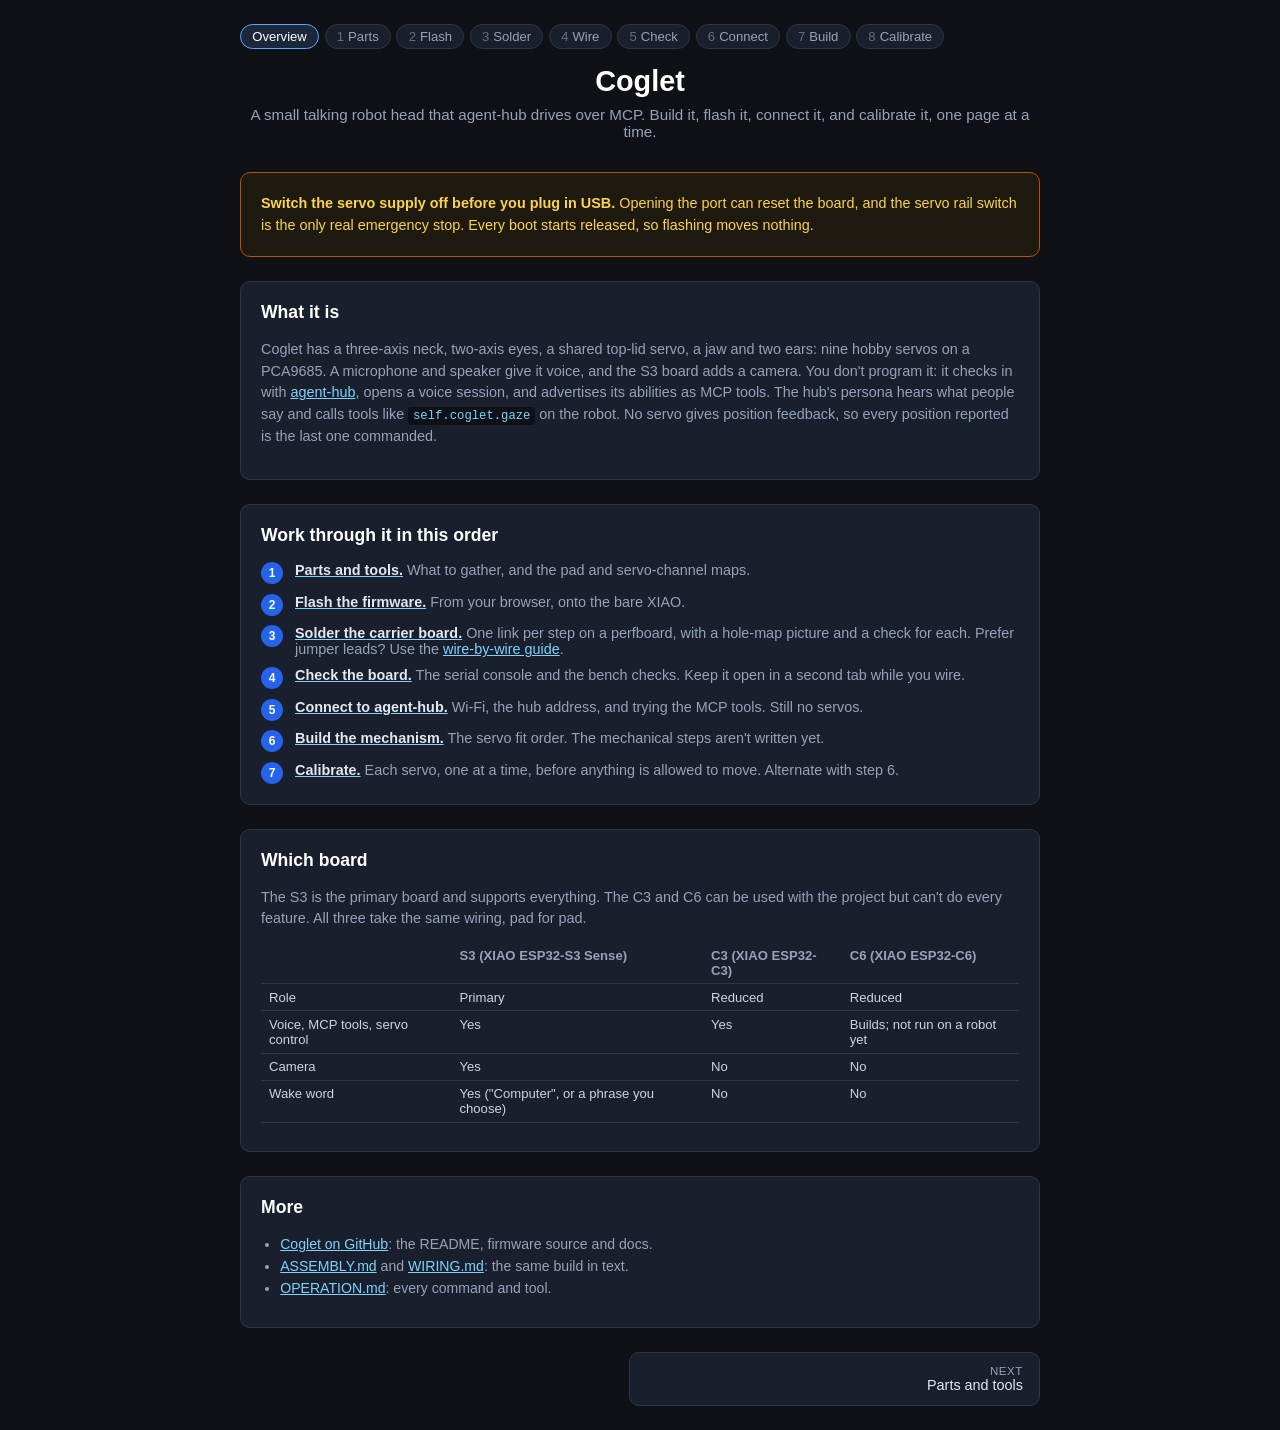
==== commit 502360cf: "Carrier board: perfboard layout, hole map and a step per link tools/carrier/carrier.py holds the boa" ====
--- a/web-programmer/index.html
+++ b/web-programmer/index.html
@@ -38,8 +38,9 @@
       What to gather, and the pad and servo-channel maps.</div></div>
     <div class="step"><span class="step-num">2</span><div><a href="flash.html"><strong>Flash the firmware.</strong></a>
       From your browser, onto the bare XIAO.</div></div>
-    <div class="step"><span class="step-num">3</span><div><a href="wiring.html"><strong>Wire it.</strong></a>
-      One wire per step, with a diagram and a check after each stage.</div></div>
+    <div class="step"><span class="step-num">3</span><div><a href="carrier.html"><strong>Solder the carrier board.</strong></a>
+      One link per step on a perfboard, with a hole-map picture and a check for each. Prefer jumper leads?
+      Use the <a href="wiring.html">wire-by-wire guide</a>.</div></div>
     <div class="step"><span class="step-num">4</span><div><a href="console.html"><strong>Check the board.</strong></a>
       The serial console and the bench checks. Keep it open in a second tab while you wire.</div></div>
     <div class="step"><span class="step-num">5</span><div><a href="hub.html"><strong>Connect to agent-hub.</strong></a>
